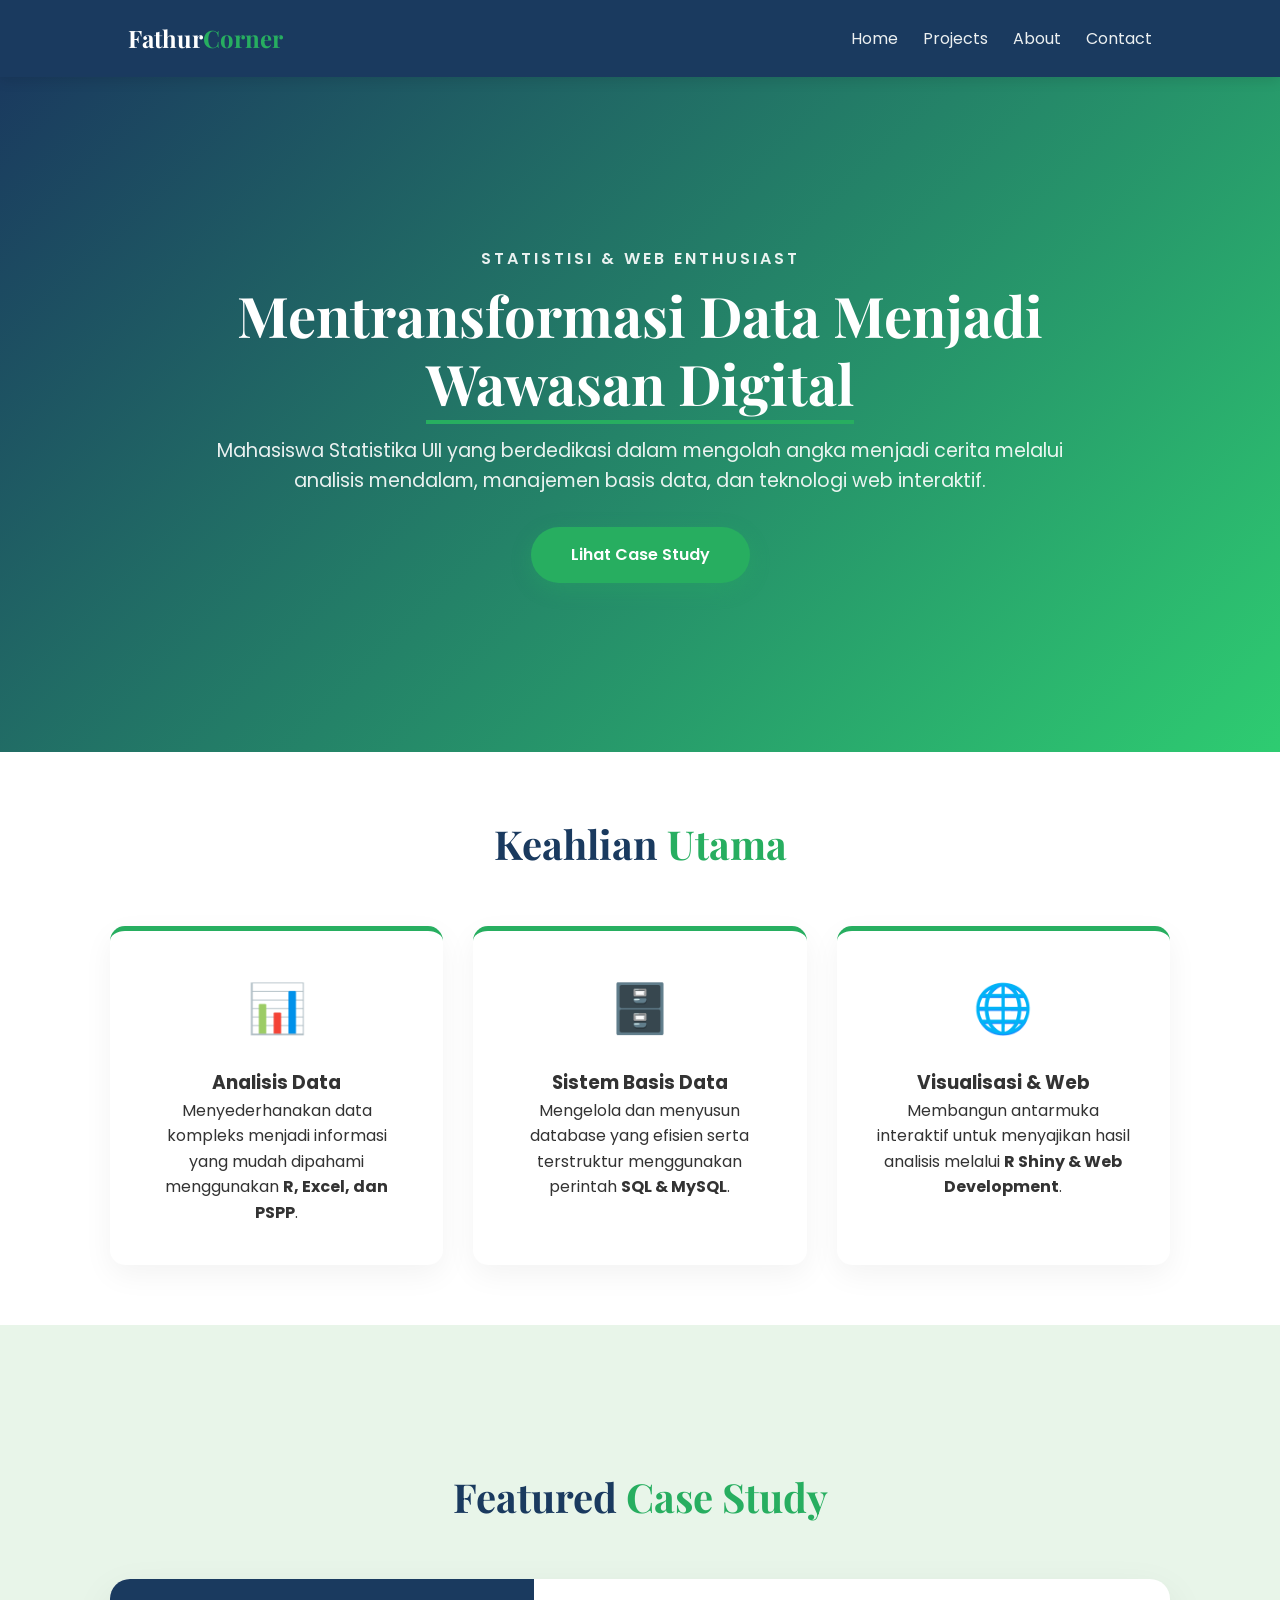
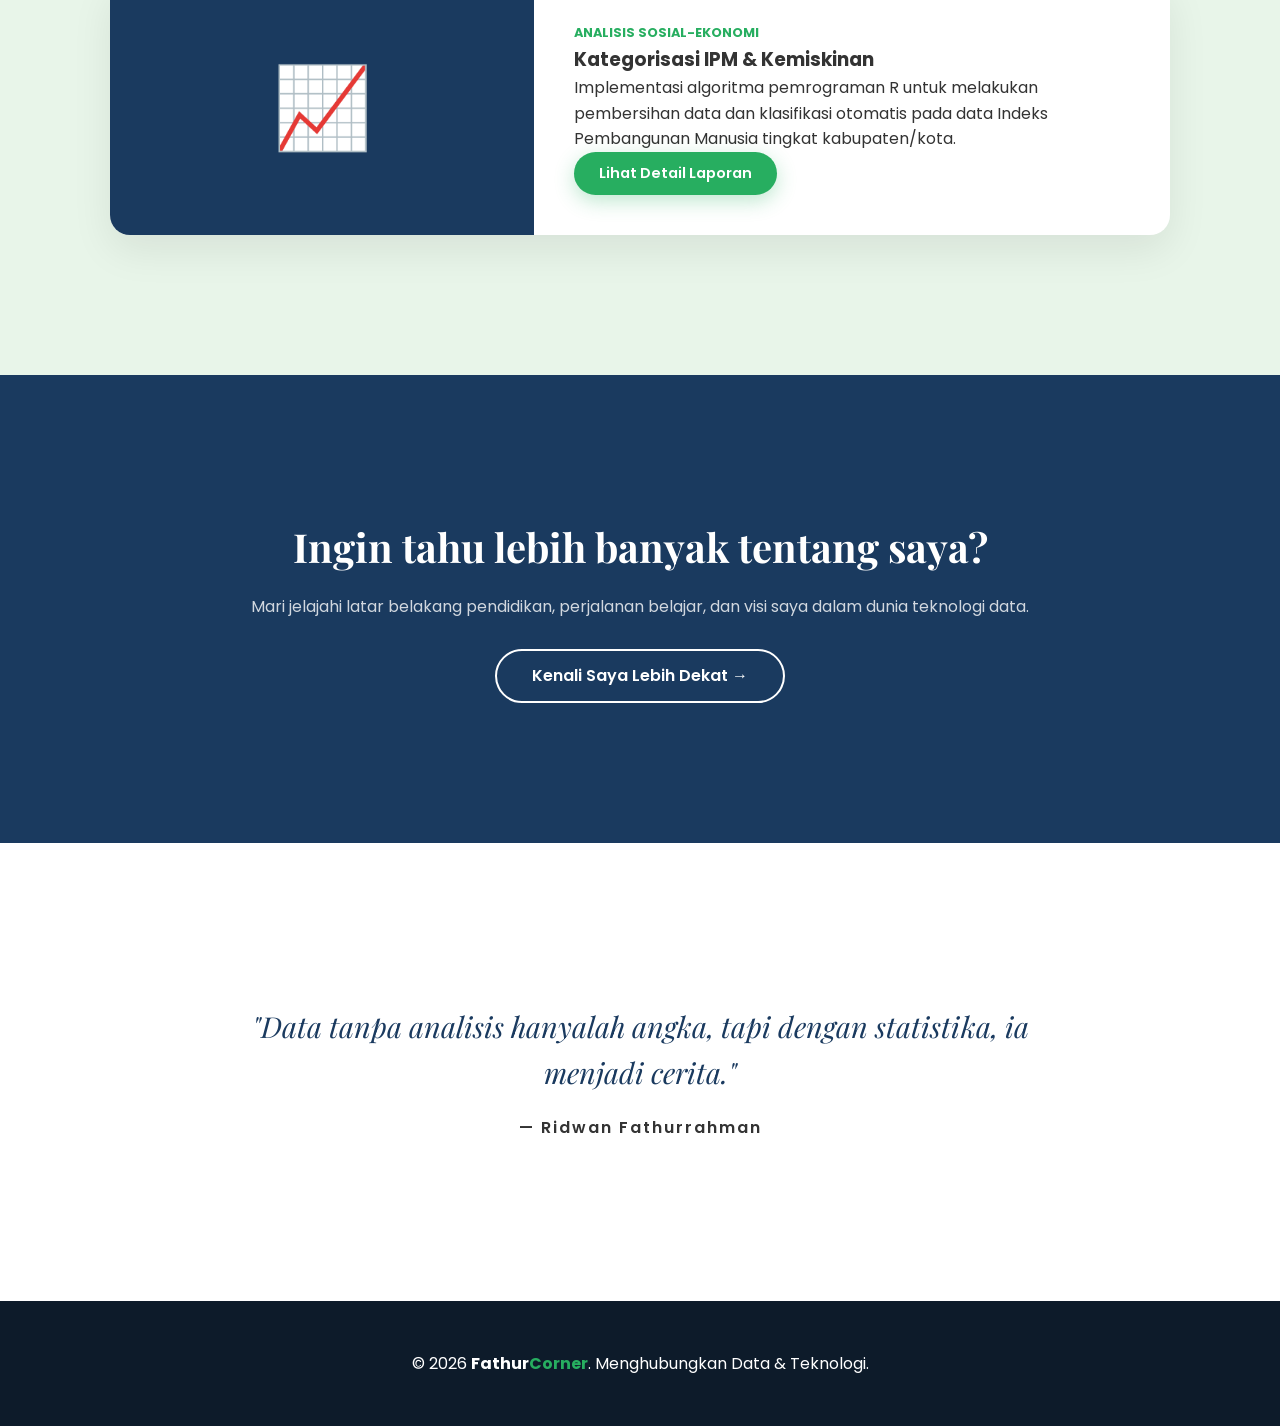
==== index.html @ 87f225a6 "Add files via upload" ====
<!DOCTYPE html>
<html lang="id">
<head>
    <meta charset="UTF-8">
    <meta name="viewport" content="width=device-width, initial-scale=1.0">
    <title>Fathur Corner</title>
    <link rel="stylesheet" href="style_coba.css">
    <link href="https://fonts.googleapis.com/css2?family=Poppins:wght@300;400;600&family=Playfair+Display:wght@700&display=swap" rel="stylesheet">
</head>
<body>
    <nav class="navbar">
        <div class="logo">Fathur<span>Corner</span></div>
        <ul class="nav-links">
            <li><a href="index.html">Home</a></li>
            <li><a href="project.html">Projects</a></li>
            <li><a href="about.html">About</a></li>
            <li><a href="contact.html">Contact</a></li>
        </ul>
    </nav>

    <header class="hero">
        <div class="hero-content">
            <p class="hero-subtitle">Statistisi & Web Enthusiast</p>
            <h1>Mentransformasi Data Menjadi <span>Wawasan Digital</span></h1>
            <p class="hero-description">
                Mahasiswa Statistika UII yang berdedikasi dalam mengolah angka menjadi cerita melalui analisis mendalam, manajemen basis data, dan teknologi web interaktif.
            </p>
            <div class="cta-buttons">
                <a href="project.html" class="btn-primary">Lihat Case Study</a>
            </div>
        </div>
    </header>

    <main class="container" id="keahlian">
        <h2 class="section-title">Keahlian <span>Utama</span></h2>
        <div class="grid">
            <div class="card">
                <div class="card-icon">📊</div>
                <h3>Analisis Data</h3>
                <p>Menyederhanakan data kompleks menjadi informasi yang mudah dipahami menggunakan <strong>R, Excel, dan PSPP</strong>.</p>
            </div>
            <div class="card">
                <div class="card-icon">🗄️</div>
                <h3>Sistem Basis Data</h3>
                <p>Mengelola dan menyusun database yang efisien serta terstruktur menggunakan perintah <strong>SQL & MySQL</strong>.</p>
            </div>
            <div class="card">
                <div class="card-icon">🌐</div>
                <h3>Visualisasi & Web</h3>
                <p>Membangun antarmuka interaktif untuk menyajikan hasil analisis melalui <strong>R Shiny & Web Development</strong>.</p>
            </div>
        </div>
    </main>

    <section class="featured-section">
        <div class="container">
            <h2 class="section-title">Featured <span>Case Study</span></h2>
            <div class="featured-card">
                <div class="featured-image">
                    <div class="icon-large">📈</div>
                </div>
                <div class="featured-content">
                    <span class="tag">Analisis Sosial-Ekonomi</span>
                    <h3>Kategorisasi IPM & Kemiskinan</h3>
                    <p>
                        Implementasi algoritma pemrograman R untuk melakukan pembersihan data dan klasifikasi otomatis pada data Indeks Pembangunan Manusia tingkat kabupaten/kota.
                    </p>
                    <a href="project.html" class="btn-primary small">Lihat Detail Laporan</a>
                </div>
            </div>
        </div>
    </section>

    <section class="about-teaser">
        <div class="container">
            <h2>Ingin tahu lebih banyak tentang saya?</h2>
            <p>Mari jelajahi latar belakang pendidikan, perjalanan belajar, dan visi saya dalam dunia teknologi data.</p>
            <a href="about.html" class="btn-outline">Kenali Saya Lebih Dekat &rarr;</a>
        </div>
    </section>

    <section class="quote-section">
        <div class="container">
            <i class="quote-text">
                "Data tanpa analisis hanyalah angka, tapi dengan statistika, ia menjadi cerita."
            </i>
            <p class="quote-author">— Ridwan Fathurrahman</p>
        </div>
    </section>

    <footer>
        <p>&copy; 2026 <strong>Fathur<span>Corner</span></strong>. Menghubungkan Data & Teknologi.</p>
    </footer>
</body>
</html>
---- style_coba.css ----
/* Pengaturan Umum */
:root {
    --primary-blue: #1a3a5f;
    --emerald-green: #27ae60;
    --dark-navy: #0d1b2a;
    --light-gray: #f8f9fa;
    --white: #ffffff;
}

* {
    margin: 0;
    padding: 0;
    box-sizing: border-box;
}

body {
    font-family: 'Poppins', sans-serif;
    background-color: var(--white);
    color: #333;
    line-height: 1.6;
    scroll-behavior: smooth;
}

span {
    color: var(--emerald-green);
}

/* Navigasi */
.navbar {
    display: flex;
    justify-content: space-between;
    align-items: center;
    padding: 1.2rem 10%;
    background: var(--primary-blue); 
    box-shadow: 0 4px 12px rgba(0,0,0,0.1);
    position: sticky;
    top: 0;
    z-index: 100;
}

.logo {
    font-size: 1.5rem;
    font-weight: 700;
    font-family: 'Playfair Display', serif;
    color: white;
}

.nav-links {
    display: flex;
    list-style: none;
}

.nav-links li {
    margin-left: 25px;
}

.nav-links a {
    text-decoration: none;
    color: #ecf0f1;
    transition: 0.3s;
}

.nav-links a:hover {
    color: var(--emerald-green);
}

/* Hero Section */
.hero {
    height: 75vh;
    background: linear-gradient(135deg, var(--primary-blue) 0%, #2ecc71 100%);
    display: flex;
    justify-content: center;
    align-items: center;
    text-align: center;
    color: white;
}

.hero-content {
    max-width: 900px;
    padding: 0 20px;
}

.hero-subtitle {
    text-transform: uppercase;
    letter-spacing: 3px;
    font-weight: 600;
    margin-bottom: 10px;
    color: rgba(255,255,255,0.9);
}

.hero h1 {
    font-family: 'Playfair Display', serif;
    font-size: 3.5rem;
    line-height: 1.2;
    margin-bottom: 20px;
}

.hero h1 span {
    color: var(--white);
    border-bottom: 4px solid var(--emerald-green);
}

.hero-description {
    font-size: 1.2rem;
    margin-bottom: 30px;
    opacity: 0.9;
}

/* Tombol */
.btn-primary {
    display: inline-block;
    padding: 15px 40px;
    background-color: var(--emerald-green);
    color: white;
    text-decoration: none;
    border-radius: 50px;
    transition: 0.3s;
    font-weight: 600;
    box-shadow: 0 6px 20px rgba(39, 174, 96, 0.3);
}

.btn-primary:hover {
    transform: translateY(-3px);
    background-color: #219150;
}

.btn-primary.small {
    padding: 10px 25px;
    font-size: 0.9rem;
}

.btn-outline {
    display: inline-block;
    padding: 12px 35px;
    border: 2px solid white;
    color: white;
    text-decoration: none;
    border-radius: 50px;
    font-weight: 600;
    transition: 0.3s;
}

.btn-outline:hover {
    background: white;
    color: var(--primary-blue);
}

/* Container & Grid */
.container {
    max-width: 1100px;
    margin: 60px auto;
    padding: 0 20px;
}

.section-title {
    text-align: center;
    font-family: 'Playfair Display', serif;
    font-size: 2.5rem;
    margin-bottom: 50px;
    color: var(--primary-blue);
}

.grid {
    display: grid;
    grid-template-columns: repeat(auto-fit, minmax(300px, 1fr));
    gap: 30px;
}

.card {
    background: white;
    padding: 40px;
    border-radius: 15px;
    box-shadow: 0 10px 30px rgba(0,0,0,0.05);
    text-align: center;
    border-top: 5px solid var(--emerald-green);
    transition: 0.3s;
}

.card:hover {
    transform: translateY(-10px);
}

.card-icon {
    font-size: 3rem;
    margin-bottom: 20px;
}

/* Featured Section */
.featured-section {
    background-color: #e8f5e9;
    padding: 80px 0;
}

.featured-card {
    background: white;
    border-radius: 20px;
    overflow: hidden;
    display: grid;
    grid-template-columns: 1fr 1.5fr;
    box-shadow: 0 15px 40px rgba(0,0,0,0.08);
}

.featured-image {
    background: var(--primary-blue);
    display: flex;
    justify-content: center;
    align-items: center;
    color: white;
}

.icon-large {
    font-size: 5rem;
}

.featured-content {
    padding: 40px;
}

.tag {
    color: var(--emerald-green);
    font-weight: 700;
    font-size: 0.8rem;
    text-transform: uppercase;
}

/* About Teaser */
.about-teaser {
    background: var(--primary-blue);
    color: white;
    padding: 80px 0;
    text-align: center;
}

.about-teaser h2 {
    font-family: 'Playfair Display', serif;
    font-size: 2.5rem;
    margin-bottom: 15px;
}

.about-teaser p {
    margin-bottom: 30px;
    opacity: 0.8;
}

/* Quote */
.quote-section {
    text-align: center;
    padding: 100px 20px;
}

.quote-text {
    font-family: 'Playfair Display', serif;
    font-size: 1.8rem;
    color: var(--primary-blue);
    max-width: 800px;
    margin: 0 auto;
    display: block;
}

.quote-author {
    margin-top: 20px;
    font-weight: 600;
    letter-spacing: 2px;
}

/* Footer */
footer {
    padding: 50px 0;
    background: var(--dark-navy);
    color: white;
    text-align: center;
}

/* Responsive */
@media (max-width: 768px) {
    .hero h1 { font-size: 2.5rem; }
    .featured-card { grid-template-columns: 1fr; }
}
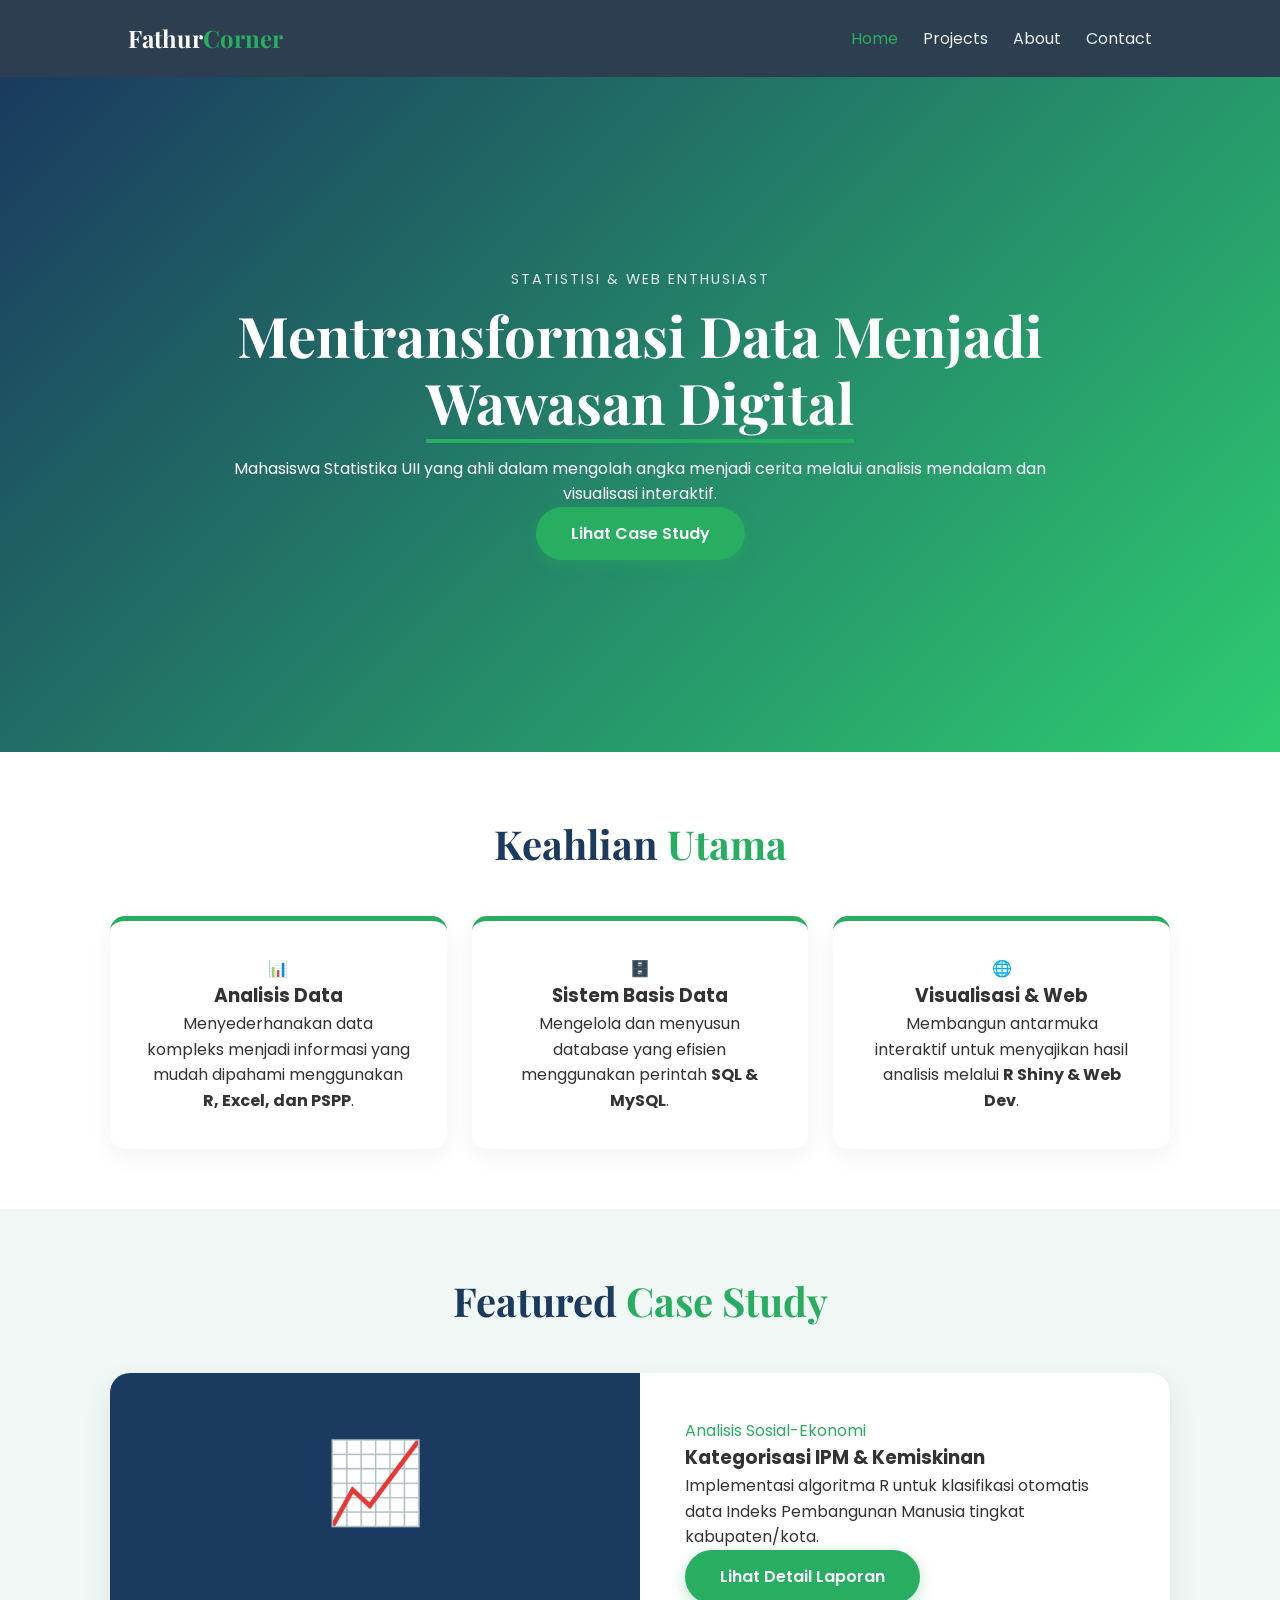
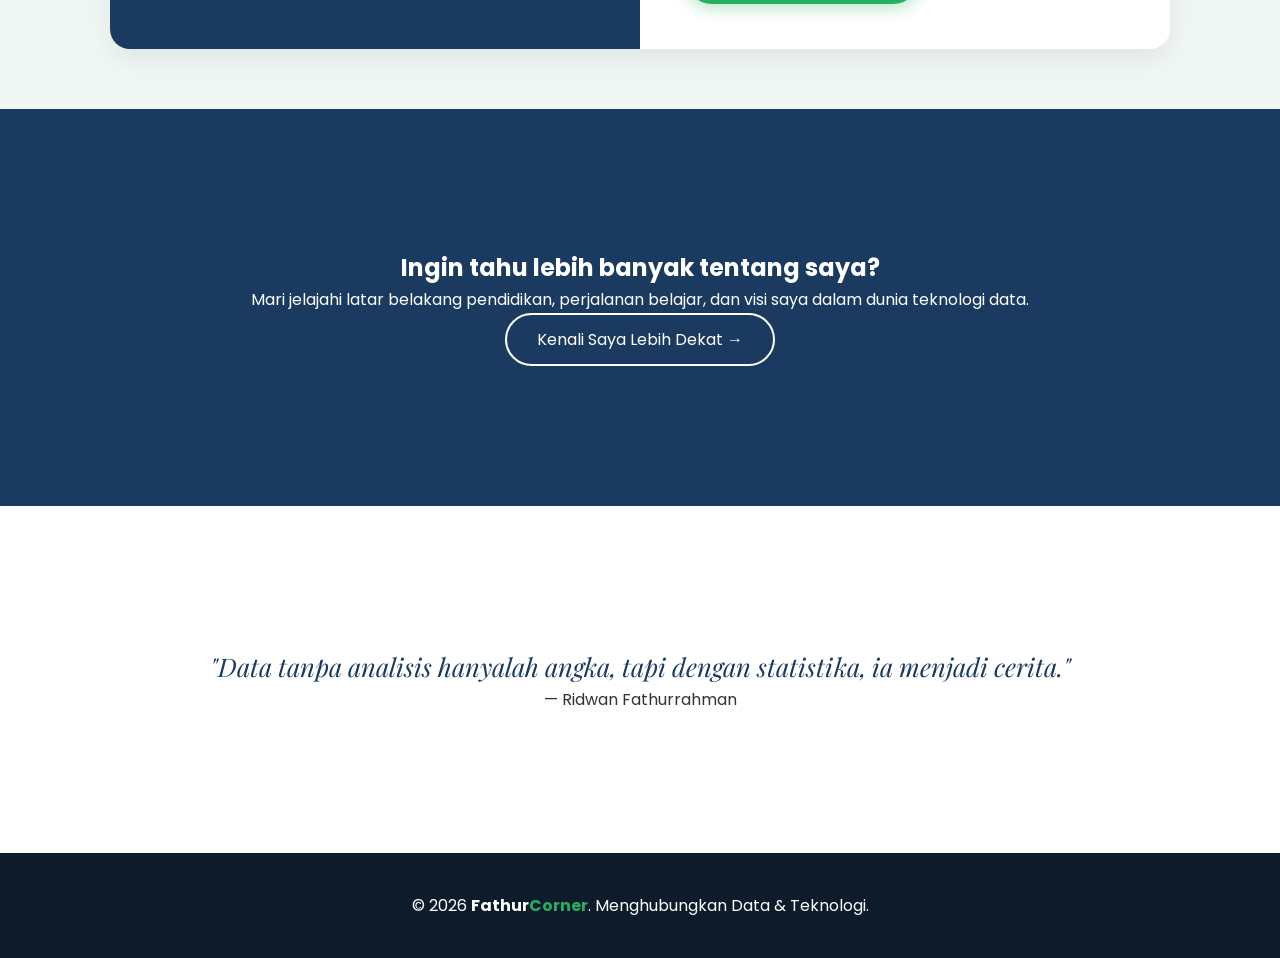
==== commit 6d4011bf: "index.html" ====
--- a/index.html
+++ b/index.html
@@ -11,7 +11,7 @@
     <nav class="navbar">
         <div class="logo">Fathur<span>Corner</span></div>
         <ul class="nav-links">
-            <li><a href="index.html">Home</a></li>
+            <li><a href="index.html" class="active">Home</a></li>
             <li><a href="project.html">Projects</a></li>
             <li><a href="about.html">About</a></li>
             <li><a href="contact.html">Contact</a></li>
@@ -23,7 +23,7 @@
             <p class="hero-subtitle">Statistisi & Web Enthusiast</p>
             <h1>Mentransformasi Data Menjadi <span>Wawasan Digital</span></h1>
             <p class="hero-description">
-                Mahasiswa Statistika UII yang berdedikasi dalam mengolah angka menjadi cerita melalui analisis mendalam, manajemen basis data, dan teknologi web interaktif.
+                Mahasiswa Statistika UII yang ahli dalam mengolah angka menjadi cerita melalui analisis mendalam dan visualisasi interaktif.
             </p>
             <div class="cta-buttons">
                 <a href="project.html" class="btn-primary">Lihat Case Study</a>
@@ -31,7 +31,7 @@
         </div>
     </header>
 
-    <main class="container" id="keahlian">
+    <main class="container">
         <h2 class="section-title">Keahlian <span>Utama</span></h2>
         <div class="grid">
             <div class="card">
@@ -42,12 +42,12 @@
             <div class="card">
                 <div class="card-icon">🗄️</div>
                 <h3>Sistem Basis Data</h3>
-                <p>Mengelola dan menyusun database yang efisien serta terstruktur menggunakan perintah <strong>SQL & MySQL</strong>.</p>
+                <p>Mengelola dan menyusun database yang efisien menggunakan perintah <strong>SQL & MySQL</strong>.</p>
             </div>
             <div class="card">
                 <div class="card-icon">🌐</div>
                 <h3>Visualisasi & Web</h3>
-                <p>Membangun antarmuka interaktif untuk menyajikan hasil analisis melalui <strong>R Shiny & Web Development</strong>.</p>
+                <p>Membangun antarmuka interaktif untuk menyajikan hasil analisis melalui <strong>R Shiny & Web Dev</strong>.</p>
             </div>
         </div>
     </main>
@@ -62,9 +62,7 @@
                 <div class="featured-content">
                     <span class="tag">Analisis Sosial-Ekonomi</span>
                     <h3>Kategorisasi IPM & Kemiskinan</h3>
-                    <p>
-                        Implementasi algoritma pemrograman R untuk melakukan pembersihan data dan klasifikasi otomatis pada data Indeks Pembangunan Manusia tingkat kabupaten/kota.
-                    </p>
+                    <p>Implementasi algoritma R untuk klasifikasi otomatis data Indeks Pembangunan Manusia tingkat kabupaten/kota.</p>
                     <a href="project.html" class="btn-primary small">Lihat Detail Laporan</a>
                 </div>
             </div>
@@ -81,9 +79,7 @@
 
     <section class="quote-section">
         <div class="container">
-            <i class="quote-text">
-                "Data tanpa analisis hanyalah angka, tapi dengan statistika, ia menjadi cerita."
-            </i>
+            <i class="quote-text">"Data tanpa analisis hanyalah angka, tapi dengan statistika, ia menjadi cerita."</i>
             <p class="quote-author">— Ridwan Fathurrahman</p>
         </div>
     </section>
@@ -92,4 +88,4 @@
         <p>&copy; 2026 <strong>Fathur<span>Corner</span></strong>. Menghubungkan Data & Teknologi.</p>
     </footer>
 </body>
-</html>+</html>
--- a/style_coba.css
+++ b/style_coba.css
@@ -1,12 +1,13 @@
-/* Pengaturan Umum */
+/* Pengaturan Variabel */
 :root {
     --primary-blue: #1a3a5f;
     --emerald-green: #27ae60;
     --dark-navy: #0d1b2a;
-    --light-gray: #f8f9fa;
     --white: #ffffff;
-}
-
+    --text-muted: rgba(255, 255, 255, 0.85);
+}
+
+/* Reset Standar */
 * {
     margin: 0;
     padding: 0;
@@ -18,261 +19,190 @@
     background-color: var(--white);
     color: #333;
     line-height: 1.6;
-    scroll-behavior: smooth;
-}
-
-span {
-    color: var(--emerald-green);
-}
-
-/* Navigasi */
+    overflow-x: hidden; /* Mencegah scroll samping di HP */
+}
+
+span { color: var(--emerald-green); }
+
+/* Navigasi Utama */
 .navbar {
     display: flex;
     justify-content: space-between;
-    align-items: center;
+    align-items: center; /* Menjaga logo dan menu tetap satu garis lurus secara vertikal */
     padding: 1.2rem 10%;
-    background: var(--primary-blue); 
-    box-shadow: 0 4px 12px rgba(0,0,0,0.1);
+    background: #2c3e50; 
     position: sticky;
     top: 0;
     z-index: 100;
 }
 
-.logo {
-    font-size: 1.5rem;
-    font-weight: 700;
-    font-family: 'Playfair Display', serif;
-    color: white;
-}
-
+/* Kunci utama agar tidak seperti tangga */
 .nav-links {
-    display: flex;
-    list-style: none;
+    display: flex;         /* Mengubah list menjadi baris */
+    list-style: none;      /* Menghilangkan titik bullet */
+    margin: 0;
+    padding: 0;
+    align-items: center;   /* Menjajar teks di tengah */
 }
 
 .nav-links li {
-    margin-left: 25px;
+    margin-left: 25px;     /* Memberi jarak antar menu */
+    display: inline-block; /* Memastikan elemen tetap dalam satu baris */
 }
 
 .nav-links a {
     text-decoration: none;
     color: #ecf0f1;
-    transition: 0.3s;
-}
-
-.nav-links a:hover {
+    font-weight: 400;
+    transition: 0.3s;
+}
+
+.logo {
+    font-family: 'Playfair Display', serif;
+    font-size: 1.5rem;
+    color: white;
+    font-weight: 700;
+    white-space: nowrap; /* Mencegah logo terlipat */
+}
+
+.nav-links a:hover, .nav-links a.active {
     color: var(--emerald-green);
 }
 
-/* Hero Section */
+/* --- HERO SECTION RESPONSIVE --- */
 .hero {
-    height: 75vh;
+    min-height: 75vh;
     background: linear-gradient(135deg, var(--primary-blue) 0%, #2ecc71 100%);
     display: flex;
     justify-content: center;
     align-items: center;
     text-align: center;
     color: white;
-}
-
-.hero-content {
-    max-width: 900px;
-    padding: 0 20px;
-}
+    padding: 40px 20px;
+}
+
+.hero-content { max-width: 850px; }
 
 .hero-subtitle {
     text-transform: uppercase;
-    letter-spacing: 3px;
-    font-weight: 600;
+    letter-spacing: 2px;
+    font-size: 0.9rem;
     margin-bottom: 10px;
-    color: rgba(255,255,255,0.9);
+    color: var(--text-muted);
 }
 
 .hero h1 {
     font-family: 'Playfair Display', serif;
-    font-size: 3.5rem;
+    font-size: clamp(2rem, 5vw, 3.5rem); /* Font adaptif otomatis */
     line-height: 1.2;
     margin-bottom: 20px;
 }
 
 .hero h1 span {
-    color: var(--white);
+    color: white;
     border-bottom: 4px solid var(--emerald-green);
 }
 
-.hero-description {
-    font-size: 1.2rem;
-    margin-bottom: 30px;
-    opacity: 0.9;
-}
-
-/* Tombol */
+/* --- TOMBOL --- */
 .btn-primary {
     display: inline-block;
-    padding: 15px 40px;
+    padding: 14px 35px;
     background-color: var(--emerald-green);
-    color: white;
-    text-decoration: none;
-    border-radius: 50px;
-    transition: 0.3s;
-    font-weight: 600;
-    box-shadow: 0 6px 20px rgba(39, 174, 96, 0.3);
-}
-
-.btn-primary:hover {
-    transform: translateY(-3px);
-    background-color: #219150;
-}
-
-.btn-primary.small {
-    padding: 10px 25px;
-    font-size: 0.9rem;
-}
-
-.btn-outline {
-    display: inline-block;
-    padding: 12px 35px;
-    border: 2px solid white;
     color: white;
     text-decoration: none;
     border-radius: 50px;
     font-weight: 600;
     transition: 0.3s;
-}
-
-.btn-outline:hover {
-    background: white;
-    color: var(--primary-blue);
-}
-
-/* Container & Grid */
+    box-shadow: 0 5px 15px rgba(39, 174, 96, 0.3);
+}
+
+.btn-primary:hover { transform: translateY(-3px); background: #219150; }
+
+.btn-outline {
+    display: inline-block;
+    padding: 12px 30px;
+    border: 2px solid white;
+    color: white;
+    text-decoration: none;
+    border-radius: 50px;
+    transition: 0.3s;
+}
+
+.btn-outline:hover { background: white; color: var(--primary-blue); }
+
+/* --- KONTEN & GRID --- */
 .container {
     max-width: 1100px;
-    margin: 60px auto;
-    padding: 0 20px;
+    margin: 0 auto;
+    padding: 60px 20px;
 }
 
 .section-title {
     text-align: center;
     font-family: 'Playfair Display', serif;
-    font-size: 2.5rem;
-    margin-bottom: 50px;
+    font-size: clamp(1.8rem, 4vw, 2.5rem);
+    margin-bottom: 40px;
     color: var(--primary-blue);
 }
 
 .grid {
     display: grid;
-    grid-template-columns: repeat(auto-fit, minmax(300px, 1fr));
-    gap: 30px;
+    grid-template-columns: repeat(auto-fit, minmax(280px, 1fr));
+    gap: 25px;
 }
 
 .card {
     background: white;
-    padding: 40px;
+    padding: 35px;
     border-radius: 15px;
-    box-shadow: 0 10px 30px rgba(0,0,0,0.05);
+    box-shadow: 0 8px 25px rgba(0,0,0,0.05);
     text-align: center;
     border-top: 5px solid var(--emerald-green);
     transition: 0.3s;
 }
 
-.card:hover {
-    transform: translateY(-10px);
-}
-
-.card-icon {
-    font-size: 3rem;
-    margin-bottom: 20px;
-}
-
-/* Featured Section */
-.featured-section {
-    background-color: #e8f5e9;
-    padding: 80px 0;
-}
+.card:hover { transform: translateY(-8px); }
+
+/* --- FEATURED SECTION --- */
+.featured-section { background: #f0f7f4; }
 
 .featured-card {
+    display: flex;
+    flex-wrap: wrap; /* Agar elemen turun di HP */
     background: white;
     border-radius: 20px;
     overflow: hidden;
-    display: grid;
-    grid-template-columns: 1fr 1.5fr;
-    box-shadow: 0 15px 40px rgba(0,0,0,0.08);
-}
-
-.featured-image {
-    background: var(--primary-blue);
-    display: flex;
-    justify-content: center;
-    align-items: center;
-    color: white;
-}
-
-.icon-large {
-    font-size: 5rem;
-}
-
-.featured-content {
-    padding: 40px;
-}
-
-.tag {
-    color: var(--emerald-green);
-    font-weight: 700;
-    font-size: 0.8rem;
-    text-transform: uppercase;
-}
-
-/* About Teaser */
-.about-teaser {
-    background: var(--primary-blue);
-    color: white;
-    padding: 80px 0;
-    text-align: center;
-}
-
-.about-teaser h2 {
-    font-family: 'Playfair Display', serif;
-    font-size: 2.5rem;
-    margin-bottom: 15px;
-}
-
-.about-teaser p {
-    margin-bottom: 30px;
-    opacity: 0.8;
-}
-
-/* Quote */
-.quote-section {
-    text-align: center;
-    padding: 100px 20px;
-}
-
-.quote-text {
-    font-family: 'Playfair Display', serif;
-    font-size: 1.8rem;
-    color: var(--primary-blue);
-    max-width: 800px;
-    margin: 0 auto;
-    display: block;
-}
-
-.quote-author {
-    margin-top: 20px;
-    font-weight: 600;
-    letter-spacing: 2px;
-}
-
-/* Footer */
-footer {
-    padding: 50px 0;
-    background: var(--dark-navy);
-    color: white;
-    text-align: center;
-}
-
-/* Responsive */
+    box-shadow: 0 10px 30px rgba(0,0,0,0.08);
+}
+
+.featured-image, .featured-content {
+    flex: 1 1 350px;
+    padding: 45px;
+}
+
+.featured-image { background: var(--primary-blue); color: white; text-align: center; font-size: 5rem; }
+
+/* --- ABOUT TEASER & QUOTE --- */
+.about-teaser { background: var(--primary-blue); color: white; text-align: center; padding: 80px 20px; }
+.quote-section { text-align: center; padding: 80px 20px; }
+.quote-text { font-family: 'Playfair Display', serif; font-size: 1.6rem; color: var(--primary-blue); }
+
+/* --- FOOTER --- */
+footer { background: var(--dark-navy); color: white; text-align: center; padding: 40px 0; }
+
 @media (max-width: 768px) {
-    .hero h1 { font-size: 2.5rem; }
-    .featured-card { grid-template-columns: 1fr; }
-}+    .navbar {
+        flex-direction: column; /* Logo di atas, menu di bawah */
+        padding: 1rem;
+    }
+
+    .nav-links {
+        margin-top: 15px;      /* Jarak antara logo dan menu di HP */
+        flex-wrap: wrap;       /* Agar menu tidak keluar layar jika terlalu panjang */
+        justify-content: center;
+    }
+
+    .nav-links li {
+        margin: 5px 10px;      /* Jarak menu yang lebih rapat untuk layar kecil */
+    }
+}
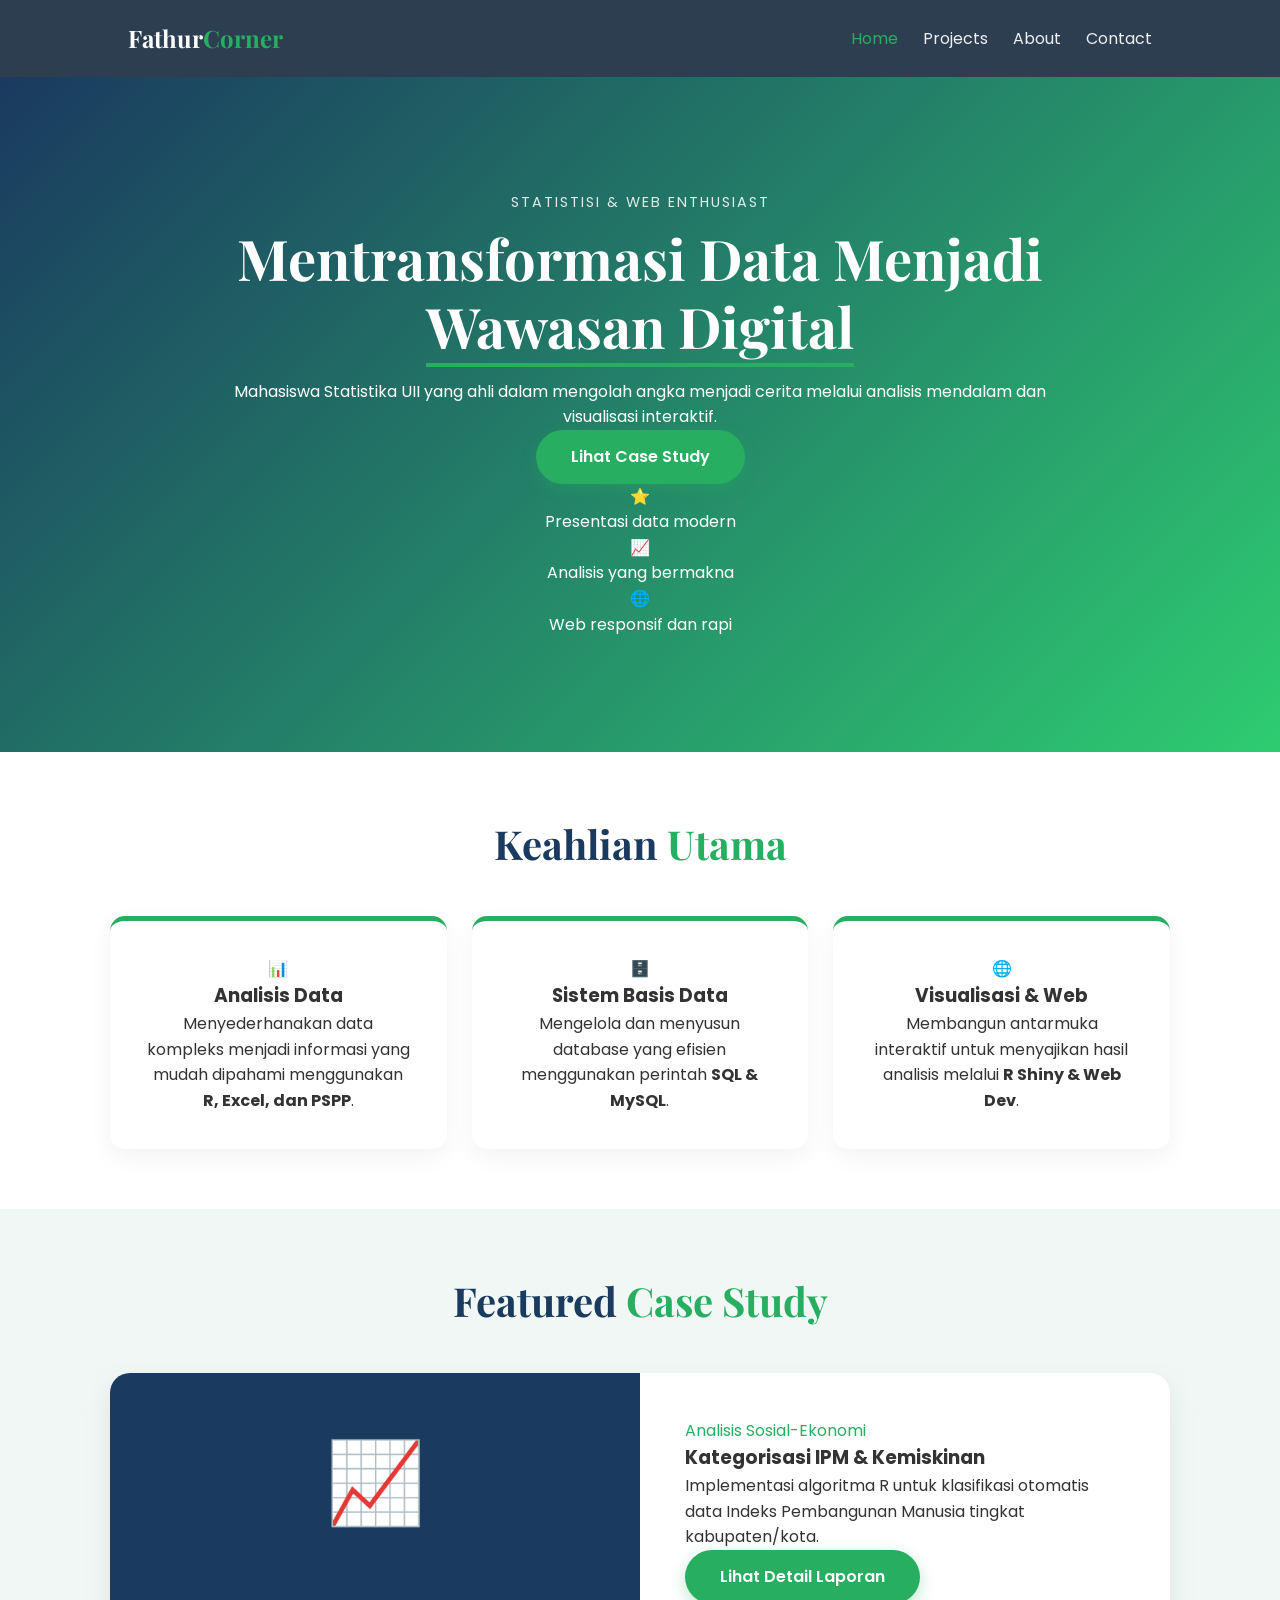
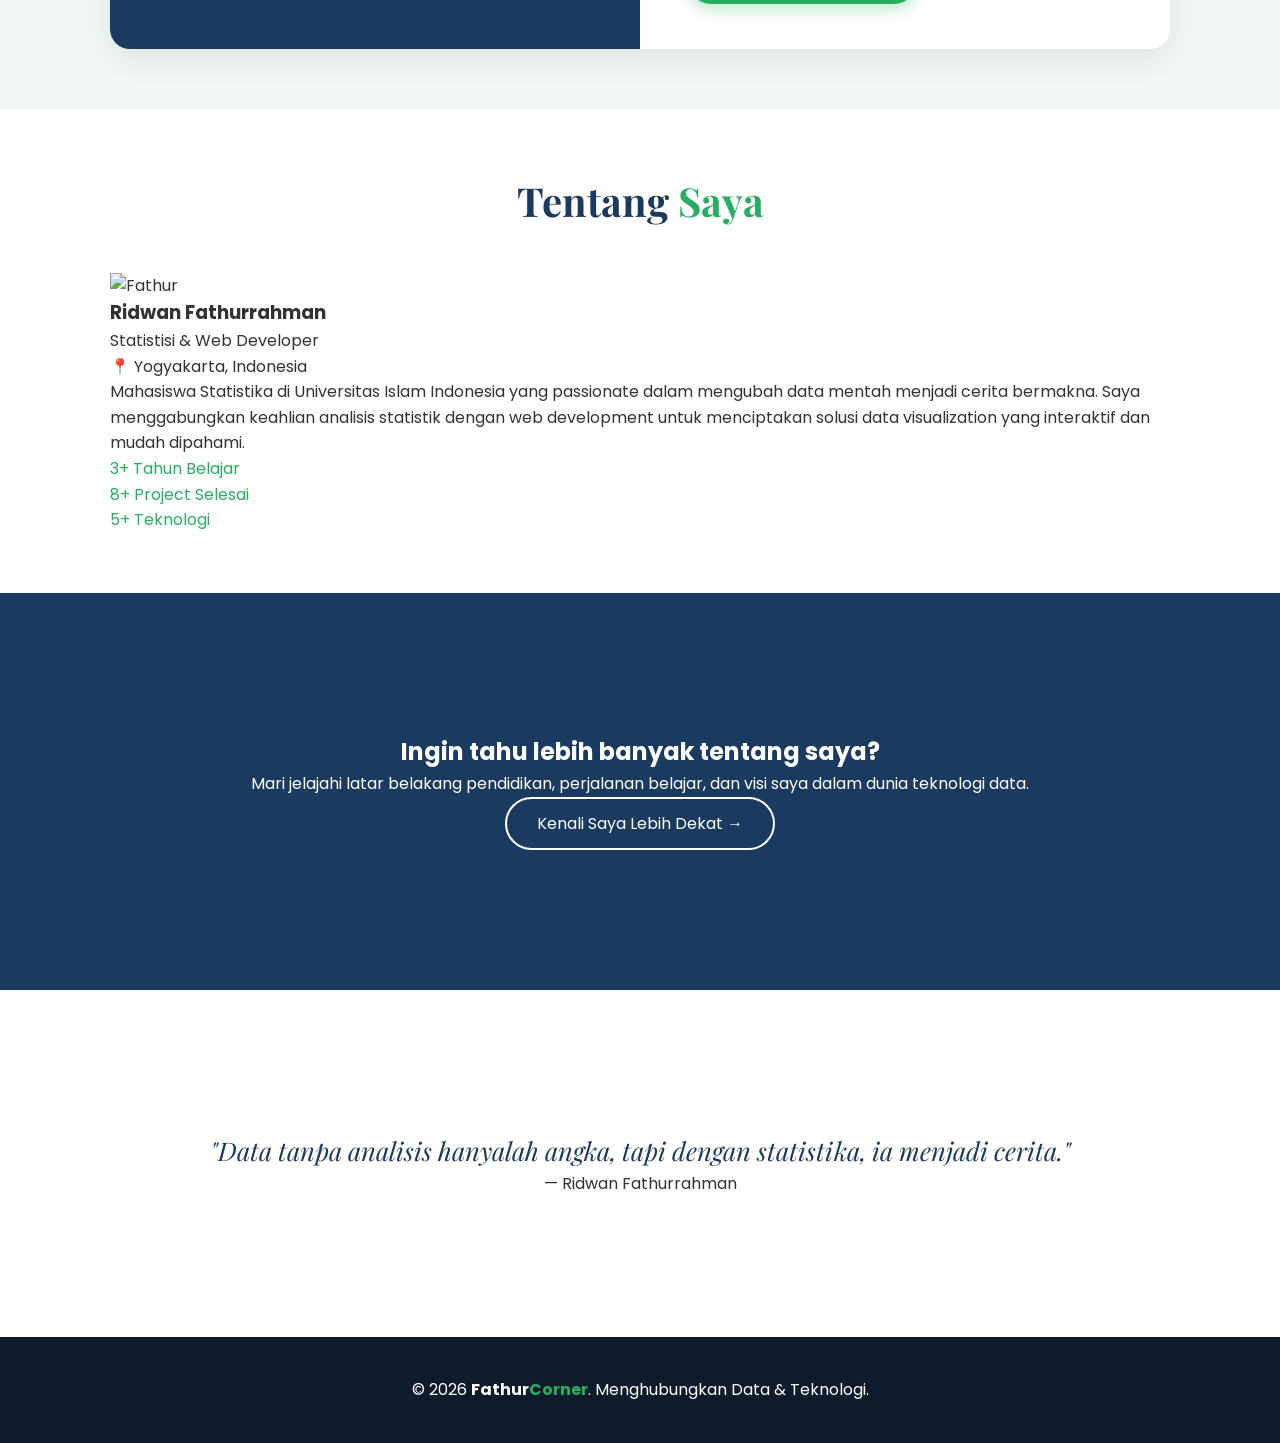
==== commit 79c8d337: "Enhance homepage with highlights and bio sections Added hero highlights section and bio section with" ====
--- a/index.html
+++ b/index.html
@@ -27,6 +27,11 @@
             </p>
             <div class="cta-buttons">
                 <a href="project.html" class="btn-primary">Lihat Case Study</a>
+            </div>
+            <div class="hero-highlights">
+                <div class="highlight-item"><span>⭐</span><p>Presentasi data modern</p></div>
+                <div class="highlight-item"><span>📈</span><p>Analisis yang bermakna</p></div>
+                <div class="highlight-item"><span>🌐</span><p>Web responsif dan rapi</p></div>
             </div>
         </div>
     </header>
@@ -69,6 +74,37 @@
         </div>
     </section>
 
+    <section class="bio-section">
+        <div class="container">
+            <h2 class="section-title">Tentang <span>Saya</span></h2>
+            <div class="bio-grid">
+                <div class="bio-card">
+                    <img src="https://via.placeholder.com/180" alt="Fathur" class="bio-img">
+                    <h3>Ridwan Fathurrahman</h3>
+                    <p class="bio-title">Statistisi & Web Developer</p>
+                    <p class="bio-location">📍 Yogyakarta, Indonesia</p>
+                </div>
+                <div class="bio-info">
+                    <p class="bio-intro">Mahasiswa Statistika di Universitas Islam Indonesia yang passionate dalam mengubah data mentah menjadi cerita bermakna. Saya menggabungkan keahlian analisis statistik dengan web development untuk menciptakan solusi data visualization yang interaktif dan mudah dipahami.</p>
+                    <div class="bio-stats">
+                        <div class="stat-item">
+                            <span class="stat-number">3+</span>
+                            <span class="stat-label">Tahun Belajar</span>
+                        </div>
+                        <div class="stat-item">
+                            <span class="stat-number">8+</span>
+                            <span class="stat-label">Project Selesai</span>
+                        </div>
+                        <div class="stat-item">
+                            <span class="stat-number">5+</span>
+                            <span class="stat-label">Teknologi</span>
+                        </div>
+                    </div>
+                </div>
+            </div>
+        </div>
+    </section>
+
     <section class="about-teaser">
         <div class="container">
             <h2>Ingin tahu lebih banyak tentang saya?</h2>
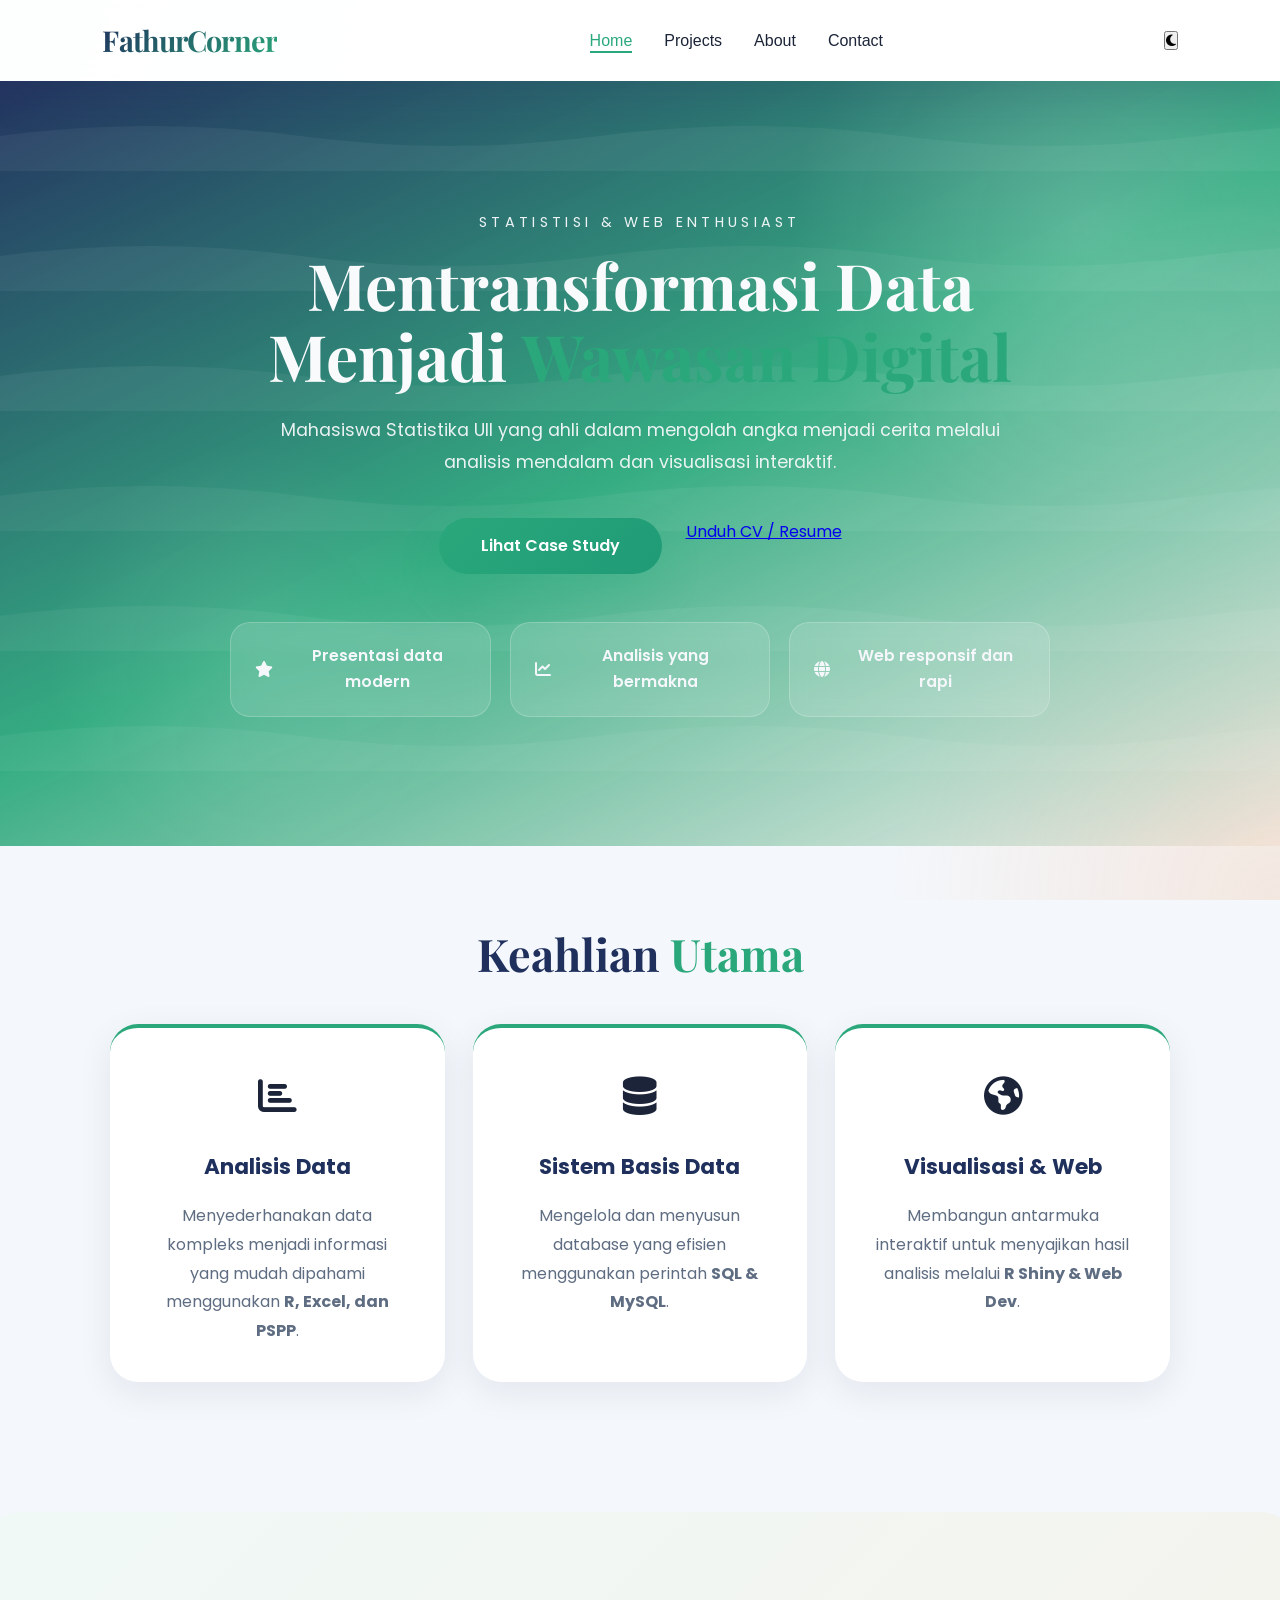
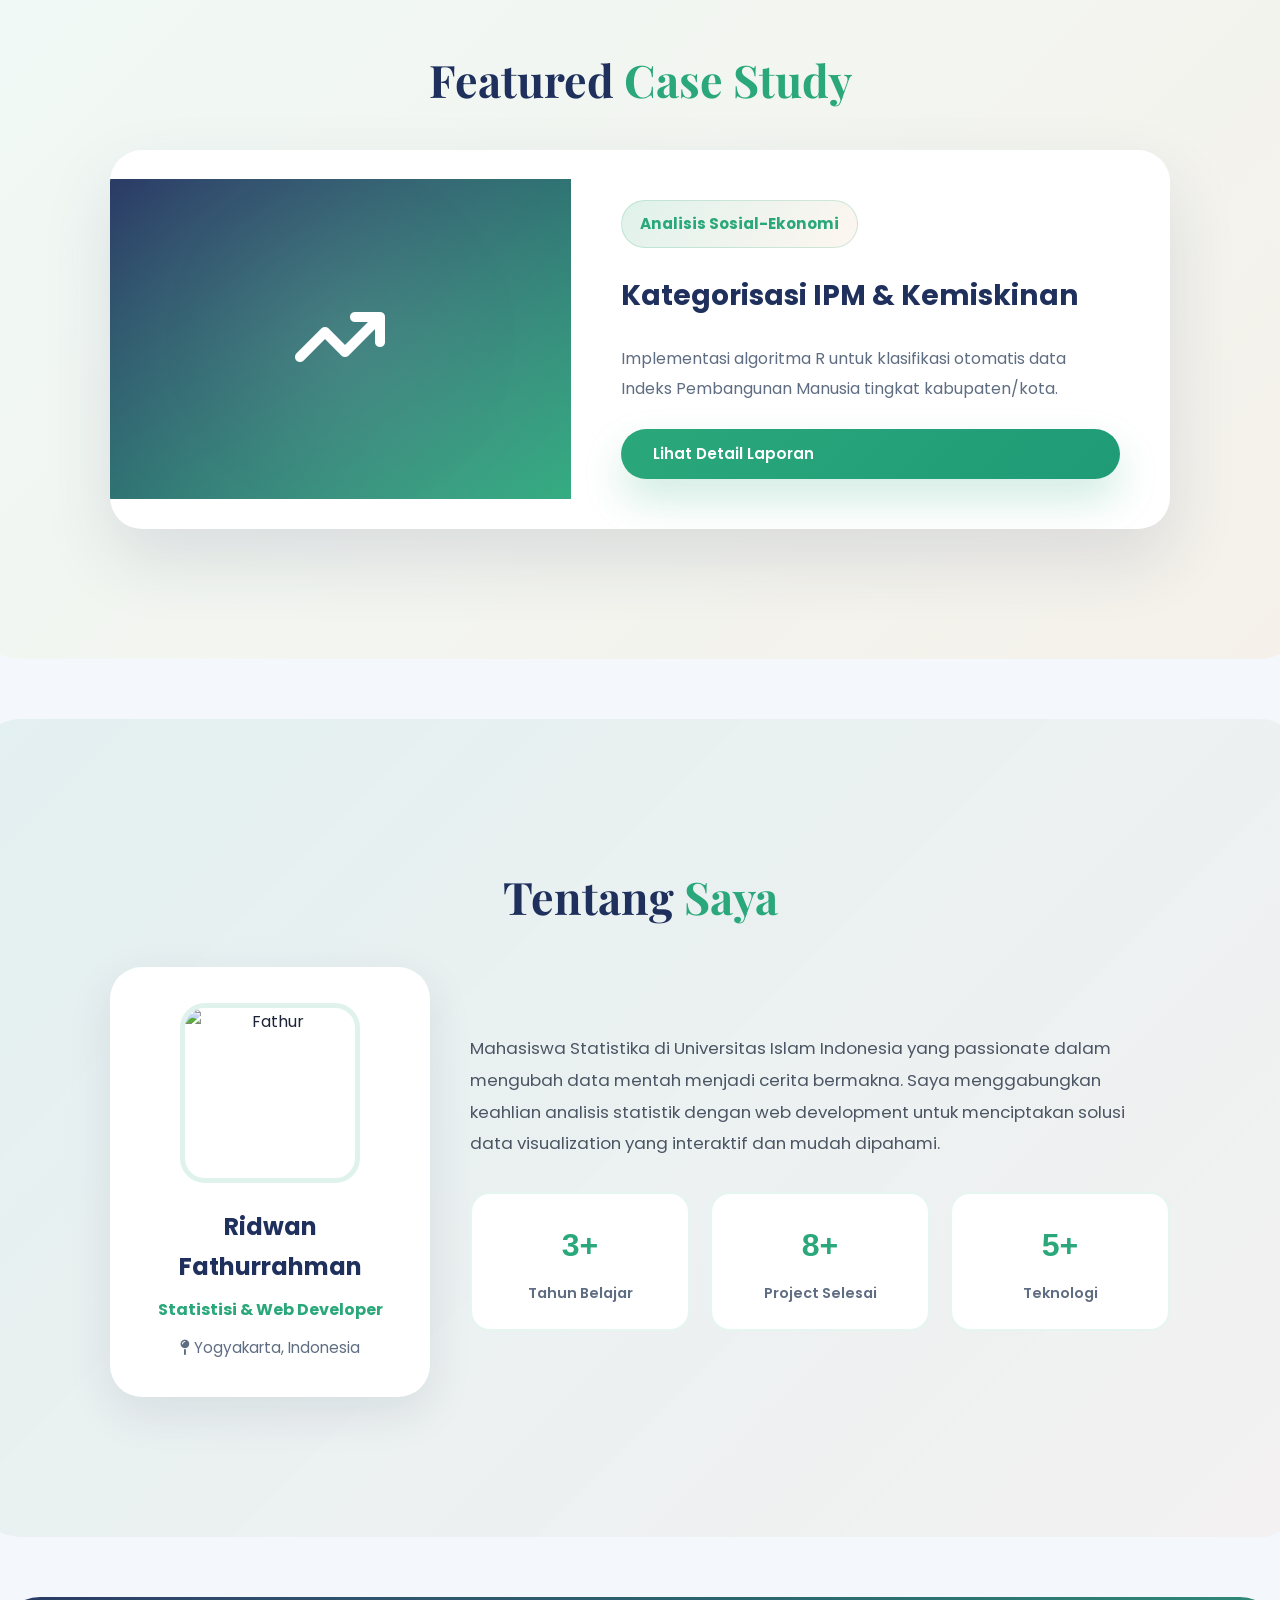
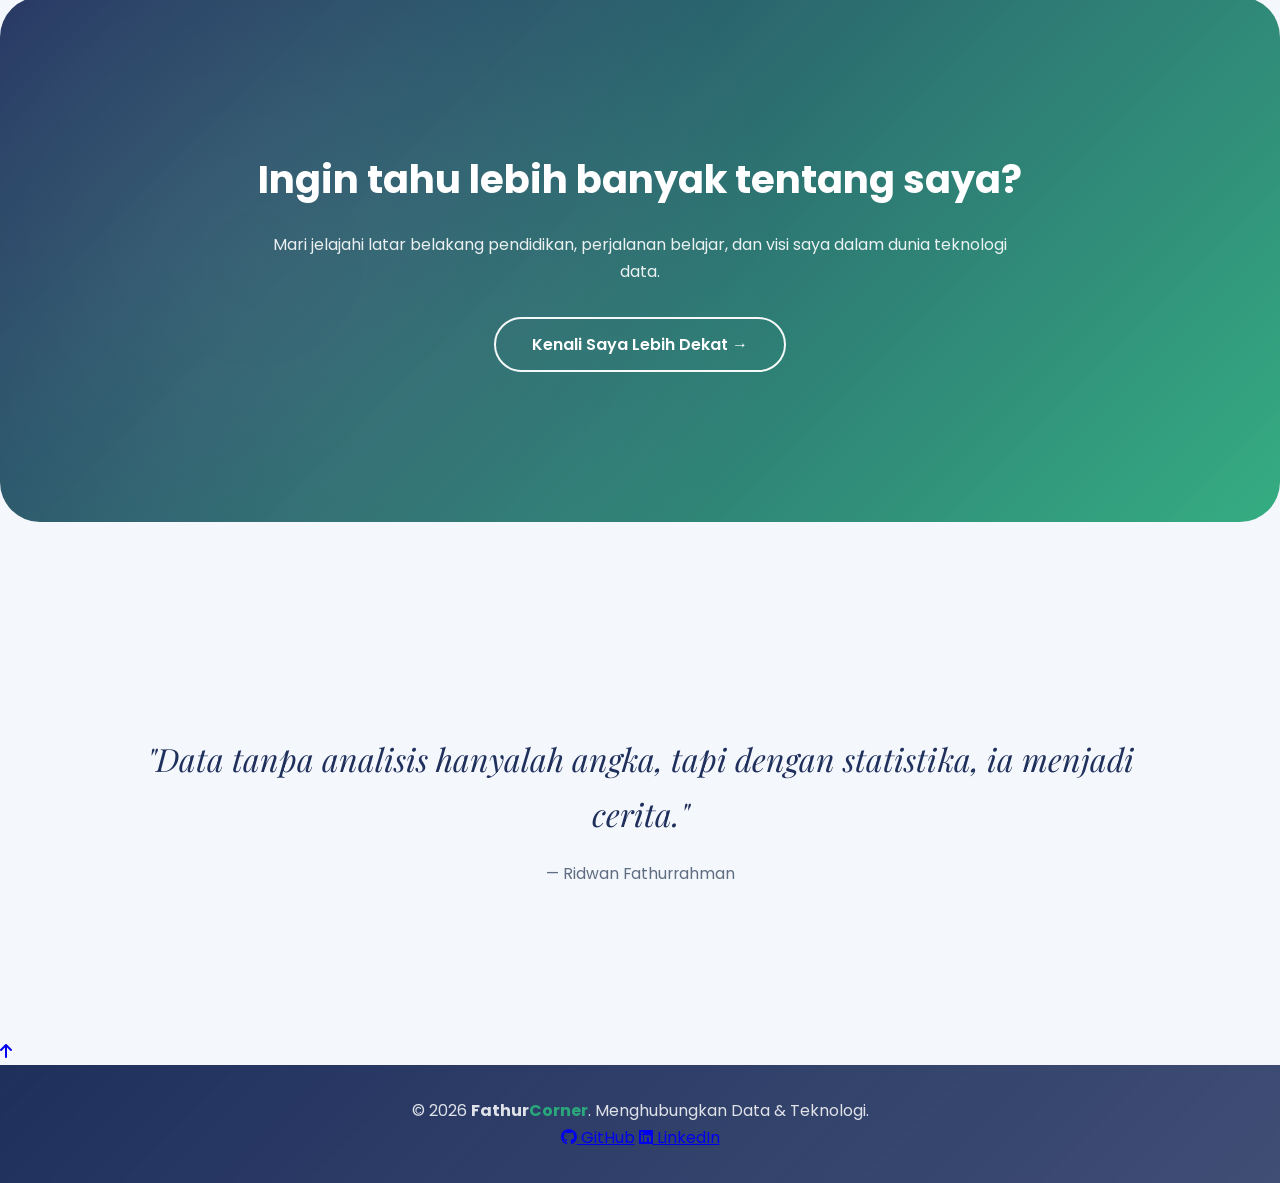
==== commit 3ac2b400: "Enhance index.html with SEO meta tags and features Added meta tags for SEO and improved accessibilit" ====
--- a/index.html
+++ b/index.html
@@ -4,6 +4,19 @@
     <meta charset="UTF-8">
     <meta name="viewport" content="width=device-width, initial-scale=1.0">
     <title>Fathur Corner</title>
+    
+    <meta name="description" content="Portofolio digital Fathur Corner - Mahasiswa Statistika UII yang berdedikasi dalam analisis data, manajemen basis data, dan teknologi web interaktif.">
+    <meta name="keywords" content="Statistika, UII, Portofolio Data, Analisis Data, R Shiny, SQL, Yogyakarta">
+    <meta name="author" content="Ridwan Fathurrahman">
+
+    <meta property="og:title" content="Fathur Corner - Portfolio Digital">
+    <meta property="og:description" content="Portfolio Statistika & Web Enthusiast oleh Ridwan Fathurrahman.">
+    <meta property="og:url" content="https://ridwanfathurrahman64.github.io/my-portofolio">
+    <meta property="og:type" content="website">
+
+    <link rel="icon" href="data:image/svg+xml,<svg xmlns=%22http://www.w3.org/2000/svg%22 viewBox=%220 0 100 100%22><text y=%22.9em%22 font-size=%2290%22>*</text></svg>">
+    
+    <link rel="stylesheet" href="https://cdnjs.cloudflare.com/ajax/libs/font-awesome/6.4.0/css/all.min.css">
     <link rel="stylesheet" href="style_coba.css">
     <link href="https://fonts.googleapis.com/css2?family=Poppins:wght@300;400;600&family=Playfair+Display:wght@700&display=swap" rel="stylesheet">
 </head>
@@ -16,6 +29,7 @@
             <li><a href="about.html">About</a></li>
             <li><a href="contact.html">Contact</a></li>
         </ul>
+        <button class="theme-toggle" id="themeToggle" title="Toggle dark mode"><i class="fas fa-moon"></i></button>
     </nav>
 
     <header class="hero">
@@ -27,11 +41,12 @@
             </p>
             <div class="cta-buttons">
                 <a href="project.html" class="btn-primary">Lihat Case Study</a>
+                <a href="cv-ridwan.pdf" download class="btn-secondary">Unduh CV / Resume</a>
             </div>
             <div class="hero-highlights">
-                <div class="highlight-item"><span>⭐</span><p>Presentasi data modern</p></div>
-                <div class="highlight-item"><span>📈</span><p>Analisis yang bermakna</p></div>
-                <div class="highlight-item"><span>🌐</span><p>Web responsif dan rapi</p></div>
+                <div class="highlight-item"><i class="fas fa-star"></i><p>Presentasi data modern</p></div>
+                <div class="highlight-item"><i class="fas fa-chart-line"></i><p>Analisis yang bermakna</p></div>
+                <div class="highlight-item"><i class="fas fa-globe"></i><p>Web responsif dan rapi</p></div>
             </div>
         </div>
     </header>
@@ -40,17 +55,17 @@
         <h2 class="section-title">Keahlian <span>Utama</span></h2>
         <div class="grid">
             <div class="card">
-                <div class="card-icon">📊</div>
+                <div class="card-icon"><i class="fas fa-chart-bar"></i></div>
                 <h3>Analisis Data</h3>
                 <p>Menyederhanakan data kompleks menjadi informasi yang mudah dipahami menggunakan <strong>R, Excel, dan PSPP</strong>.</p>
             </div>
             <div class="card">
-                <div class="card-icon">🗄️</div>
+                <div class="card-icon"><i class="fas fa-database"></i></div>
                 <h3>Sistem Basis Data</h3>
                 <p>Mengelola dan menyusun database yang efisien menggunakan perintah <strong>SQL & MySQL</strong>.</p>
             </div>
             <div class="card">
-                <div class="card-icon">🌐</div>
+                <div class="card-icon"><i class="fas fa-globe-americas"></i></div>
                 <h3>Visualisasi & Web</h3>
                 <p>Membangun antarmuka interaktif untuk menyajikan hasil analisis melalui <strong>R Shiny & Web Dev</strong>.</p>
             </div>
@@ -62,7 +77,7 @@
             <h2 class="section-title">Featured <span>Case Study</span></h2>
             <div class="featured-card">
                 <div class="featured-image">
-                    <div class="icon-large">📈</div>
+                    <div class="icon-large"><i class="fas fa-arrow-trend-up"></i></div>
                 </div>
                 <div class="featured-content">
                     <span class="tag">Analisis Sosial-Ekonomi</span>
@@ -82,7 +97,7 @@
                     <img src="https://via.placeholder.com/180" alt="Fathur" class="bio-img">
                     <h3>Ridwan Fathurrahman</h3>
                     <p class="bio-title">Statistisi & Web Developer</p>
-                    <p class="bio-location">📍 Yogyakarta, Indonesia</p>
+                    <p class="bio-location"><i class="fas fa-map-pin"></i> Yogyakarta, Indonesia</p>
                 </div>
                 <div class="bio-info">
                     <p class="bio-intro">Mahasiswa Statistika di Universitas Islam Indonesia yang passionate dalam mengubah data mentah menjadi cerita bermakna. Saya menggabungkan keahlian analisis statistik dengan web development untuk menciptakan solusi data visualization yang interaktif dan mudah dipahami.</p>
@@ -120,8 +135,52 @@
         </div>
     </section>
 
+    <a href="#" class="back-to-top"><i class="fas fa-arrow-up"></i></a>
+
     <footer>
-        <p>&copy; 2026 <strong>Fathur<span>Corner</span></strong>. Menghubungkan Data & Teknologi.</p>
+        <div class="footer-content">
+            <p>&copy; 2026 <strong>Fathur<span>Corner</span></strong>. Menghubungkan Data & Teknologi.</p>
+            <div class="social-links">
+                <a href="https://github.com/ridwanfathurrahman64" target="_blank" rel="noopener noreferrer"><i class="fab fa-github"></i> GitHub</a>
+                <a href="https://linkedin.com" target="_blank" rel="noopener noreferrer"><i class="fab fa-linkedin"></i> LinkedIn</a>
+            </div>
+        </div>
     </footer>
+
+    <script>
+        // ===== DARK MODE TOGGLE =====
+        const themeToggle = document.getElementById('themeToggle');
+        const html = document.documentElement;
+        
+        // Load theme preference
+        const savedTheme = localStorage.getItem('theme') || 'light';
+        document.body.classList.toggle('dark-mode', savedTheme === 'dark');
+        themeToggle.innerHTML = savedTheme === 'dark' ? '<i class="fas fa-sun"></i>' : '<i class="fas fa-moon"></i>';
+        
+        themeToggle.addEventListener('click', () => {
+            document.body.classList.toggle('dark-mode');
+            const isDark = document.body.classList.contains('dark-mode');
+            localStorage.setItem('theme', isDark ? 'dark' : 'light');
+            themeToggle.innerHTML = isDark ? '<i class="fas fa-sun"></i>' : '<i class="fas fa-moon"></i>';
+        });
+
+        // ===== BACK TO TOP BUTTON =====
+        const backToTopBtn = document.querySelector('.back-to-top');
+        
+        window.addEventListener('scroll', () => {
+            if (window.scrollY > 300) {
+                backToTopBtn.classList.add('show');
+            } else {
+                backToTopBtn.classList.remove('show');
+            }
+        });
+        
+        backToTopBtn.addEventListener('click', (e) => {
+            e.preventDefault();
+            window.scrollTo({ top: 0, behavior: 'smooth' });
+        });
+
+
+    </script>
 </body>
 </html>
--- a/style_coba.css
+++ b/style_coba.css
@@ -1,10 +1,47 @@
 /* Pengaturan Variabel */
 :root {
-    --primary-blue: #1a3a5f;
-    --emerald-green: #27ae60;
-    --dark-navy: #0d1b2a;
-    --white: #ffffff;
-    --text-muted: rgba(255, 255, 255, 0.85);
+    --background: #f4f7fb;
+    --surface: #ffffff;
+    --primary: #1f305d;
+    --secondary: #2aa87b;
+    --accent: #f28b3f;
+    --muted: #5f6d82;
+    --text: #1b2438;
+    --text-light: #f8fafc;
+    --shadow: rgba(24, 39, 77, 0.12);
+}
+
+/* Keyframe Animations */
+@keyframes fadeInUp {
+    from {
+        opacity: 0;
+        transform: translateY(30px);
+    }
+    to {
+        opacity: 1;
+        transform: translateY(0);
+    }
+}
+
+@keyframes slideInRight {
+    from {
+        opacity: 0;
+        transform: translateX(-30px);
+    }
+    to {
+        opacity: 1;
+        transform: translateX(0);
+    }
+}
+
+@keyframes pulse {
+    0%, 100% { opacity: 1; }
+    50% { opacity: 0.8; }
+}
+
+@keyframes float {
+    0%, 100% { transform: translateY(0px); }
+    50% { transform: translateY(-10px); }
 }
 
 /* Reset Standar */
@@ -14,195 +51,960 @@
     box-sizing: border-box;
 }
 
+html {
+    scroll-behavior: smooth;
+}
+
 body {
     font-family: 'Poppins', sans-serif;
-    background-color: var(--white);
-    color: #333;
-    line-height: 1.6;
-    overflow-x: hidden; /* Mencegah scroll samping di HP */
-}
-
-span { color: var(--emerald-green); }
+    background-color: var(--background);
+    color: var(--text);
+    line-height: 1.7;
+    overflow-x: hidden;
+}
+
+body::before {
+    content: '';
+    position: fixed;
+    inset: 0;
+    background: radial-gradient(circle at top left, rgba(42,168,123,0.16), transparent 28%),
+                radial-gradient(circle at bottom right, rgba(242,139,63,0.14), transparent 25%);
+    pointer-events: none;
+    z-index: -1;
+}
+
+span { color: var(--secondary); }
 
 /* Navigasi Utama */
 .navbar {
     display: flex;
     justify-content: space-between;
-    align-items: center; /* Menjaga logo dan menu tetap satu garis lurus secara vertikal */
-    padding: 1.2rem 10%;
-    background: #2c3e50; 
+    align-items: center;
+    padding: 1rem 8%;
+    background: rgba(255,255,255,0.95);
+    backdrop-filter: blur(16px);
     position: sticky;
     top: 0;
     z-index: 100;
-}
-
-/* Kunci utama agar tidak seperti tangga */
+    box-shadow: 0 15px 40px rgba(31,48,93,0.12);
+}
+
 .nav-links {
-    display: flex;         /* Mengubah list menjadi baris */
-    list-style: none;      /* Menghilangkan titik bullet */
+    display: flex;
+    list-style: none;
     margin: 0;
     padding: 0;
-    align-items: center;   /* Menjajar teks di tengah */
+    align-items: center;
 }
 
 .nav-links li {
-    margin-left: 25px;     /* Memberi jarak antar menu */
-    display: inline-block; /* Memastikan elemen tetap dalam satu baris */
+    margin-left: 32px;
 }
 
 .nav-links a {
     text-decoration: none;
-    color: #ecf0f1;
-    font-weight: 400;
-    transition: 0.3s;
+    color: var(--text);
+    font-weight: 500;
+    transition: all 0.3s ease;
+    position: relative;
+}
+
+.nav-links a::after {
+    content: '';
+    position: absolute;
+    bottom: -4px;
+    left: 0;
+    width: 0;
+    height: 2px;
+    background: var(--secondary);
+    transition: width 0.3s ease;
+}
+
+.nav-links a:hover::after,
+.nav-links a.active::after {
+    width: 100%;
+}
+
+.nav-links a:hover,
+.nav-links a.active {
+    color: var(--secondary);
 }
 
 .logo {
     font-family: 'Playfair Display', serif;
-    font-size: 1.5rem;
-    color: white;
+    font-size: 1.8rem;
+    color: var(--primary);
     font-weight: 700;
-    white-space: nowrap; /* Mencegah logo terlipat */
-}
-
-.nav-links a:hover, .nav-links a.active {
-    color: var(--emerald-green);
-}
-
-/* --- HERO SECTION RESPONSIVE --- */
+    letter-spacing: -0.03em;
+    white-space: nowrap;
+    background: linear-gradient(135deg, var(--primary), var(--secondary));
+    -webkit-background-clip: text;
+    -webkit-text-fill-color: transparent;
+    background-clip: text;
+}
+
+.logo span {
+    color: var(--secondary);
+}
+
+/* Hero Section */
 .hero {
-    min-height: 75vh;
-    background: linear-gradient(135deg, var(--primary-blue) 0%, #2ecc71 100%);
+    min-height: 85vh;
     display: flex;
+    align-items: center;
     justify-content: center;
-    align-items: center;
     text-align: center;
-    color: white;
-    padding: 40px 20px;
-}
-
-.hero-content { max-width: 850px; }
+    padding: 6rem 1.5rem;
+    background: linear-gradient(155deg, rgba(31,48,93,0.98) 0%, rgba(42,168,123,0.95) 50%, rgba(242,139,63,0.08) 100%);
+    position: relative;
+    overflow: hidden;
+    color: var(--text-light);
+}
+
+.hero::before {
+    content: '';
+    position: absolute;
+    inset: 0;
+    background: 
+        radial-gradient(circle at top 20% right 15%, rgba(255,255,255,0.2), transparent 24%),
+        radial-gradient(circle at bottom 25% left 20%, rgba(255,255,255,0.1), transparent 18%);
+    pointer-events: none;
+    animation: pulse 8s ease-in-out infinite;
+}
+
+.hero::after {
+    content: '';
+    position: absolute;
+    inset: 0;
+    background: url('data:image/svg+xml,<svg xmlns="http://www.w3.org/2000/svg" viewBox="0 0 1200 120"><path d="M 0,50 Q 300,10 600,50 T 1200,50 L 1200,120 L 0,120 Z" fill="rgba(255,255,255,0.05)"/></svg>');
+    background-size: 600px 120px;
+    animation: slide 20s linear infinite;
+}
+
+@keyframes slide {
+    0% { transform: translateX(0); }
+    100% { transform: translateX(600px); }
+}
+
+.hero-content {
+    position: relative;
+    max-width: 900px;
+    z-index: 1;
+    animation: fadeInUp 0.8s ease-out;
+}
 
 .hero-subtitle {
     text-transform: uppercase;
-    letter-spacing: 2px;
+    letter-spacing: 0.3em;
     font-size: 0.9rem;
-    margin-bottom: 10px;
-    color: var(--text-muted);
+    margin-bottom: 1rem;
+    color: rgba(248,250,252,0.95);
+    animation: slideInRight 0.8s ease-out 0.2s both;
 }
 
 .hero h1 {
     font-family: 'Playfair Display', serif;
-    font-size: clamp(2rem, 5vw, 3.5rem); /* Font adaptif otomatis */
-    line-height: 1.2;
-    margin-bottom: 20px;
+    font-size: clamp(2.4rem, 5vw, 4.2rem);
+    line-height: 1.1;
+    margin-bottom: 1.5rem;
+    animation: fadeInUp 0.8s ease-out 0.3s both;
 }
 
 .hero h1 span {
-    color: white;
-    border-bottom: 4px solid var(--emerald-green);
-}
-
-/* --- TOMBOL --- */
+    color: var(--secondary);
+    display: inline-block;
+}
+
+.hero-description {
+    max-width: 720px;
+    margin: 0 auto 2.5rem;
+    color: rgba(248,250,252,0.92);
+    font-size: 1.1rem;
+    line-height: 1.8;
+    animation: fadeInUp 0.8s ease-out 0.4s both;
+}
+
+.cta-buttons {
+    display: inline-flex;
+    gap: 1.5rem;
+    flex-wrap: wrap;
+    justify-content: center;
+    margin-bottom: 3rem;
+    animation: fadeInUp 0.8s ease-out 0.5s both;
+}
+
+.hero-highlights {
+    display: grid;
+    grid-template-columns: repeat(3, minmax(0, 1fr));
+    gap: 1.2rem;
+    margin: 0 auto;
+    max-width: 820px;
+}
+
+.highlight-item {
+    background: rgba(255,255,255,0.12);
+    border: 1px solid rgba(255,255,255,0.2);
+    border-radius: 20px;
+    padding: 20px 24px;
+    display: flex;
+    align-items: center;
+    gap: 1rem;
+    justify-content: center;
+    color: #f5f7fb;
+    transition: all 0.3s ease;
+    animation: fadeInUp 0.8s ease-out both;
+    backdrop-filter: blur(8px);
+}
+
+.highlight-item:nth-child(1) { animation-delay: 0.6s; }
+.highlight-item:nth-child(2) { animation-delay: 0.7s; }
+.highlight-item:nth-child(3) { animation-delay: 0.8s; }
+
+.highlight-item:hover {
+    background: rgba(255,255,255,0.18);
+    border-color: rgba(255,255,255,0.3);
+    transform: translateY(-5px);
+}
+
+.highlight-item span {
+    font-size: 1.6rem;
+    animation: float 3s ease-in-out infinite;
+}
+
+.highlight-item p {
+    margin: 0;
+    font-size: 0.98rem;
+    font-weight: 600;
+}
+
+/* Button styles */
 .btn-primary {
     display: inline-block;
-    padding: 14px 35px;
-    background-color: var(--emerald-green);
+    padding: 14px 42px;
+    background: linear-gradient(135deg, var(--secondary) 0%, #1f9b76 100%);
     color: white;
     text-decoration: none;
     border-radius: 50px;
     font-weight: 600;
-    transition: 0.3s;
-    box-shadow: 0 5px 15px rgba(39, 174, 96, 0.3);
-}
-
-.btn-primary:hover { transform: translateY(-3px); background: #219150; }
+    transition: all 0.3s cubic-bezier(0.34, 1.56, 0.64, 1);
+    box-shadow: 0 20px 40px rgba(42,168,123,0.22);
+    border: none;
+    cursor: pointer;
+    position: relative;
+    overflow: hidden;
+}
+
+.btn-primary::before {
+    content: '';
+    position: absolute;
+    inset: 0;
+    background: linear-gradient(135deg, #1f9b76 0%, var(--secondary) 100%);
+    opacity: 0;
+    transition: opacity 0.3s ease;
+    z-index: -1;
+}
+
+.btn-primary:hover {
+    transform: translateY(-4px);
+    box-shadow: 0 28px 50px rgba(42,168,123,0.3);
+}
+
+.btn-primary:active {
+    transform: translateY(-2px);
+}
+
+.btn-primary.small {
+    padding: 12px 32px;
+    font-size: 0.95rem;
+}
 
 .btn-outline {
     display: inline-block;
-    padding: 12px 30px;
-    border: 2px solid white;
+    padding: 12px 36px;
+    border: 2px solid rgba(255,255,255,0.95);
     color: white;
     text-decoration: none;
     border-radius: 50px;
-    transition: 0.3s;
-}
-
-.btn-outline:hover { background: white; color: var(--primary-blue); }
-
-/* --- KONTEN & GRID --- */
+    transition: all 0.3s ease;
+    font-weight: 600;
+    background: transparent;
+    cursor: pointer;
+}
+
+.btn-outline:hover {
+    background: rgba(255,255,255,0.15);
+    border-color: white;
+    transform: translateY(-3px);
+}
+
+/* Konten & Tata Letak */
 .container {
     max-width: 1100px;
     margin: 0 auto;
-    padding: 60px 20px;
+    padding: 70px 20px;
+}
+
+.page-header {
+    text-align: center;
+    max-width: 760px;
+    margin: 0 auto 50px;
+    animation: fadeInUp 0.6s ease-out;
+}
+
+.page-header .section-intro {
+    margin-top: 18px;
+    color: #5f6d82;
+    font-size: 1.05rem;
+    line-height: 1.8;
 }
 
 .section-title {
     text-align: center;
     font-family: 'Playfair Display', serif;
-    font-size: clamp(1.8rem, 4vw, 2.5rem);
-    margin-bottom: 40px;
-    color: var(--primary-blue);
+    font-size: clamp(1.9rem, 4vw, 2.8rem);
+    margin-bottom: 32px;
+    color: var(--primary);
+}
+
+.section-title span {
+    color: var(--secondary);
+}
+
+.section-subtitle {
+    margin-top: 18px;
+    margin-bottom: 14px;
+    font-weight: 600;
+    color: var(--primary);
 }
 
 .grid {
     display: grid;
     grid-template-columns: repeat(auto-fit, minmax(280px, 1fr));
-    gap: 25px;
+    gap: 28px;
 }
 
 .card {
+    background: var(--surface);
+    padding: 36px;
+    border-radius: 28px;
+    box-shadow: 0 10px 35px rgba(31,48,93,0.08);
+    text-align: center;
+    border-top: 4px solid var(--secondary);
+    transition: all 0.4s cubic-bezier(0.34, 1.56, 0.64, 1);
+    animation: fadeInUp 0.6s ease-out both;
+    position: relative;
+}
+
+.card:nth-child(1) { animation-delay: 0.1s; }
+.card:nth-child(2) { animation-delay: 0.2s; }
+.card:nth-child(3) { animation-delay: 0.3s; }
+.card:nth-child(4) { animation-delay: 0.4s; }
+
+.card::before {
+    content: '';
+    position: absolute;
+    inset: 0;
+    border-radius: 28px;
+    background: linear-gradient(135deg, rgba(42,168,123,0.08), transparent);
+    opacity: 0;
+    transition: opacity 0.4s ease;
+}
+
+.card:hover {
+    transform: translateY(-12px);
+    box-shadow: 0 25px 60px rgba(31,48,93,0.15);
+}
+
+.card:hover::before {
+    opacity: 1;
+}
+
+.card-icon {
+    font-size: 2.4rem;
+    margin-bottom: 20px;
+    display: inline-block;
+    animation: float 3s ease-in-out infinite;
+}
+
+.card h3 {
+    margin-bottom: 16px;
+    font-size: 1.35rem;
+    color: var(--primary);
+}
+
+.card p {
+    color: #5f6d82;
+    line-height: 1.8;
+}
+
+.featured-section {
+    background: linear-gradient(135deg, #f0f9f6 0%, #f5f1ea 100%);
+    border-radius: 40px;
+    margin: 60px -20px;
+    padding: 60px 20px;
+}
+
+.featured-card {
+    display: grid;
+    grid-template-columns: minmax(320px, 1fr) 1.3fr;
+    align-items: center;
+    gap: 0;
     background: white;
-    padding: 35px;
-    border-radius: 15px;
-    box-shadow: 0 8px 25px rgba(0,0,0,0.05);
+    border-radius: 32px;
+    overflow: hidden;
+    box-shadow: 0 30px 70px rgba(31,48,93,0.12);
+    animation: fadeInUp 0.7s ease-out;
+}
+
+.featured-image,
+.featured-content {
+    padding: 50px;
+}
+
+.featured-image {
+    background: linear-gradient(145deg, rgba(31,48,93,0.95), rgba(42,168,123,0.95));
+    color: white;
+    display: grid;
+    place-items: center;
+    min-height: 320px;
+    position: relative;
+    overflow: hidden;
+}
+
+.featured-image::before {
+    content: '';
+    position: absolute;
+    inset: 0;
+    background: radial-gradient(circle at center, rgba(255,255,255,0.1), transparent);
+    animation: pulse 4s ease-in-out infinite;
+}
+
+.featured-image .icon-large {
+    font-size: 5rem;
+    position: relative;
+    z-index: 1;
+    animation: float 4s ease-in-out infinite;
+}
+
+.featured-content {
+    display: flex;
+    flex-direction: column;
+    gap: 24px;
+}
+
+.tag {
+    display: inline-flex;
+    padding: 10px 18px;
+    border-radius: 50px;
+    background: linear-gradient(135deg, rgba(42,168,123,0.15), rgba(242,139,63,0.08));
+    color: var(--secondary);
+    font-size: 0.95rem;
+    font-weight: 700;
+    width: fit-content;
+    border: 1px solid rgba(42,168,123,0.2);
+}
+
+.featured-content h3 {
+    color: var(--primary);
+    font-size: clamp(1.7rem, 2.2vw, 2rem);
+    margin: 0;
+}
+
+.featured-content p {
+    color: #5f6d82;
+    line-height: 1.9;
+    max-width: 680px;
+}
+
+.bio-section {
+    background: linear-gradient(135deg, rgba(42,168,123,0.08) 0%, rgba(242,139,63,0.05) 100%);
+    border-radius: 40px;
+    margin: 60px -20px;
+    padding: 70px 20px;
+    animation: fadeInUp 0.7s ease-out;
+}
+
+.bio-grid {
+    display: grid;
+    grid-template-columns: minmax(280px, 320px) 1fr;
+    gap: 40px;
+    align-items: center;
+}
+
+.bio-card {
+    background: white;
+    padding: 36px;
+    border-radius: 32px;
+    box-shadow: 0 15px 45px rgba(31,48,93,0.1);
     text-align: center;
-    border-top: 5px solid var(--emerald-green);
-    transition: 0.3s;
-}
-
-.card:hover { transform: translateY(-8px); }
-
-/* --- FEATURED SECTION --- */
-.featured-section { background: #f0f7f4; }
-
-.featured-card {
+    animation: fadeInUp 0.6s ease-out;
+}
+
+.bio-img {
+    width: 180px;
+    height: 180px;
+    object-fit: cover;
+    border-radius: 25px;
+    border: 5px solid rgba(42,168,123,0.15);
+    margin: 0 auto 24px;
+    display: block;
+    transition: all 0.4s ease;
+}
+
+.bio-card:hover .bio-img {
+    transform: scale(1.08);
+    border-color: var(--secondary);
+    box-shadow: 0 10px 30px rgba(42,168,123,0.15);
+}
+
+.bio-card h3 {
+    font-size: 1.5rem;
+    color: var(--primary);
+    margin-bottom: 8px;
+}
+
+.bio-title {
+    color: var(--secondary);
+    font-weight: 700;
+    margin: 0 0 12px;
+}
+
+.bio-location {
+    color: #5f6d82;
+    font-size: 0.95rem;
+    margin: 0;
+}
+
+.bio-info {
+    animation: slideInRight 0.6s ease-out;
+}
+
+.bio-intro {
+    font-size: 1.05rem;
+    line-height: 1.9;
+    color: #4b5563;
+    margin-bottom: 32px;
+}
+
+.bio-stats {
+    display: grid;
+    grid-template-columns: repeat(3, 1fr);
+    gap: 20px;
+}
+
+.stat-item {
+    background: white;
+    padding: 24px;
+    border-radius: 20px;
+    text-align: center;
+    border: 2px solid rgba(42,168,123,0.12);
+    transition: all 0.3s ease;
+    cursor: default;
+}
+
+.stat-item:hover {
+    border-color: var(--secondary);
+    box-shadow: 0 10px 30px rgba(42,168,123,0.15);
+    transform: translateY(-5px);
+}
+
+.stat-number {
+    display: block;
+    font-size: 2rem;
+    font-weight: 800;
+    color: var(--secondary);
+    margin-bottom: 8px;
+}
+
+.stat-label {
+    display: block;
+    font-size: 0.9rem;
+    color: #5f6d82;
+    font-weight: 600;
+}
+
+.about-teaser {
+    background: linear-gradient(135deg, rgba(31,48,93,0.98) 0%, rgba(42,168,123,0.95) 100%);
+    color: white;
+    text-align: center;
+    padding: 80px 40px;
+    border-radius: 40px;
+    margin: 60px 0;
+    position: relative;
+    overflow: hidden;
+    animation: fadeInUp 0.7s ease-out;
+}
+
+.about-teaser::before {
+    content: '';
+    position: absolute;
+    inset: 0;
+    background: radial-gradient(circle at 20% 50%, rgba(255,255,255,0.08), transparent 50%);
+    pointer-events: none;
+}
+
+.about-teaser h2 {
+    font-size: clamp(1.85rem, 3vw, 2.6rem);
+    margin-bottom: 18px;
+    position: relative;
+    z-index: 1;
+}
+
+.about-teaser p {
+    max-width: 760px;
+    margin: 0 auto 32px;
+    color: rgba(255,255,255,0.9);
+    position: relative;
+    z-index: 1;
+}
+
+.about-grid {
+    display: grid;
+    grid-template-columns: minmax(280px, 360px) 1fr;
+    gap: 40px;
+    align-items: start;
+}
+
+.profile-card {
+    background: var(--surface);
+    padding: 36px;
+    border-radius: 32px;
+    box-shadow: 0 20px 50px rgba(31,48,93,0.1);
+    text-align: center;
+    animation: fadeInUp 0.6s ease-out;
+    position: relative;
+}
+
+.profile-card::before {
+    content: '';
+    position: absolute;
+    top: 0;
+    left: 0;
+    right: 0;
+    height: 4px;
+    background: linear-gradient(90deg, var(--secondary), var(--accent));
+    border-radius: 32px 32px 0 0;
+}
+
+.profile-img {
+    width: 200px;
+    height: 200px;
+    object-fit: cover;
+    border-radius: 28px;
+    border: 6px solid rgba(42,168,123,0.15);
+    margin-bottom: 28px;
+    transition: all 0.4s ease;
+}
+
+.profile-card:hover .profile-img {
+    transform: scale(1.05);
+    border-color: var(--secondary);
+}
+
+.profile-card h3 {
+    margin-bottom: 12px;
+    color: var(--primary);
+}
+
+.profile-role {
+    margin: 0;
+    color: var(--secondary);
+    font-weight: 700;
+}
+
+.profile-meta {
+    margin-top: 24px;
+    color: #5f6d82;
+    font-size: 0.95rem;
+}
+
+.about-text {
+    animation: slideInRight 0.6s ease-out;
+}
+
+.about-text p {
+    color: #4b5563;
+    line-height: 1.9;
+    margin-bottom: 20px;
+}
+
+.about-text h3 {
+    margin-top: 36px;
+    margin-bottom: 18px;
+    color: var(--primary);
+}
+
+.education-box {
+    background: linear-gradient(135deg, #f6f9ff 0%, #f8fbfd 100%);
+    border: 1px solid rgba(42,168,123,0.15);
+    border-radius: 20px;
+    padding: 28px;
+    margin-bottom: 24px;
+    transition: all 0.3s ease;
+}
+
+.education-box:hover {
+    border-color: var(--secondary);
+    box-shadow: 0 10px 30px rgba(42,168,123,0.1);
+}
+
+.education-box h4 {
+    margin: 0 0 10px;
+    color: #1f305d;
+}
+
+.education-box p {
+    margin: 0;
+    color: #5f6d82;
+}
+
+.skill-container {
     display: flex;
-    flex-wrap: wrap; /* Agar elemen turun di HP */
+    flex-wrap: wrap;
+    gap: 12px;
+}
+
+.skill-tag {
+    display: inline-flex;
+    padding: 12px 20px;
+    border-radius: 50px;
+    background: linear-gradient(135deg, rgba(42,168,123,0.12), rgba(42,168,123,0.06));
+    color: var(--primary);
+    font-size: 0.92rem;
+    font-weight: 700;
+    border: 1px solid rgba(42,168,123,0.2);
+    transition: all 0.3s ease;
+    cursor: default;
+}
+
+.skill-tag:hover {
+    background: linear-gradient(135deg, rgba(42,168,123,0.2), rgba(42,168,123,0.12));
+    transform: translateY(-3px);
+}
+
+.contact-card {
+    background: linear-gradient(135deg, #ffffff 0%, #f8fbfd 100%);
+    padding: 48px;
+    border-radius: 32px;
+    box-shadow: 0 25px 60px rgba(31,48,93,0.1);
+    max-width: 660px;
+    margin: 0 auto;
+    border: 1px solid rgba(42,168,123,0.1);
+    animation: fadeInUp 0.7s ease-out;
+}
+
+.contact-form {
+    display: grid;
+    gap: 26px;
+}
+
+.form-field {
+    display: grid;
+    gap: 12px;
+}
+
+.form-field label {
+    font-weight: 700;
+    color: var(--primary);
+    font-size: 1rem;
+}
+
+.form-field input,
+.form-field textarea {
+    width: 100%;
+    border: 2px solid #dbe4ef;
+    border-radius: 20px;
+    padding: 18px 22px;
+    font-family: 'Poppins', sans-serif;
+    font-size: 1rem;
+    color: var(--text);
+    background: #fbfdff;
+    transition: all 0.3s ease;
+}
+
+.form-field input:focus,
+.form-field textarea:focus {
+    outline: none;
+    border-color: var(--secondary);
+    box-shadow: 0 0 0 5px rgba(42,168,123,0.12);
     background: white;
-    border-radius: 20px;
+}
+
+.contact-form button {
+    justify-self: start;
+    min-width: 180px;
+}
+
+.social-section {
+    margin-top: 80px;
+    padding-top: 80px;
+    border-top: 2px solid rgba(42,168,123,0.1);
+    animation: fadeInUp 0.7s ease-out;
+}
+
+.social-grid {
+    display: grid;
+    grid-template-columns: repeat(auto-fit, minmax(220px, 1fr));
+    gap: 24px;
+    margin-top: 50px;
+}
+
+.social-card {
+    display: flex;
+    flex-direction: column;
+    align-items: center;
+    justify-content: center;
+    padding: 40px;
+    background: linear-gradient(135deg, white 0%, rgba(42,168,123,0.05) 100%);
+    border: 2px solid rgba(42,168,123,0.15);
+    border-radius: 28px;
+    text-decoration: none;
+    color: inherit;
+    transition: all 0.3s cubic-bezier(0.34, 1.56, 0.64, 1);
+    text-align: center;
+    cursor: pointer;
+    position: relative;
     overflow: hidden;
-    box-shadow: 0 10px 30px rgba(0,0,0,0.08);
-}
-
-.featured-image, .featured-content {
-    flex: 1 1 350px;
-    padding: 45px;
-}
-
-.featured-image { background: var(--primary-blue); color: white; text-align: center; font-size: 5rem; }
-
-/* --- ABOUT TEASER & QUOTE --- */
-.about-teaser { background: var(--primary-blue); color: white; text-align: center; padding: 80px 20px; }
-.quote-section { text-align: center; padding: 80px 20px; }
-.quote-text { font-family: 'Playfair Display', serif; font-size: 1.6rem; color: var(--primary-blue); }
-
-/* --- FOOTER --- */
-footer { background: var(--dark-navy); color: white; text-align: center; padding: 40px 0; }
+}
+
+.social-card::before {
+    content: '';
+    position: absolute;
+    inset: 0;
+    background: linear-gradient(135deg, rgba(42,168,123,0.08), rgba(242,139,63,0.08));
+    opacity: 0;
+    transition: opacity 0.3s ease;
+    z-index: -1;
+}
+
+.social-card:hover {
+    border-color: var(--secondary);
+    transform: translateY(-12px);
+    box-shadow: 0 20px 50px rgba(42,168,123,0.15);
+}
+
+.social-card:hover::before {
+    opacity: 1;
+}
+
+.social-icon {
+    font-size: 3.5rem;
+    margin-bottom: 16px;
+    display: block;
+    animation: float 3s ease-in-out infinite;
+}
+
+.social-card:hover .social-icon {
+    animation: bounce 0.6s ease-in-out;
+}
+
+@keyframes bounce {
+    0%, 100% { transform: translateY(0); }
+    25% { transform: translateY(-12px); }
+    50% { transform: translateY(0); }
+    75% { transform: translateY(-6px); }
+}
+
+.social-card h3 {
+    font-size: 1.3rem;
+    color: var(--primary);
+    margin-bottom: 8px;
+}
+
+.social-card p {
+    font-size: 0.9rem;
+    color: #5f6d82;
+    margin: 0;
+}
+
+.quote-section {
+    text-align: center;
+    padding: 80px 20px;
+    animation: fadeInUp 0.7s ease-out;
+}
+
+.quote-text {
+    font-family: 'Playfair Display', serif;
+    font-size: clamp(1.5rem, 3vw, 2rem);
+    color: var(--primary);
+    margin-bottom: 20px;
+    display: block;
+}
+
+.quote-author {
+    color: var(--muted);
+    font-size: 0.98rem;
+}
+
+footer {
+    background: linear-gradient(135deg, var(--primary) 0%, rgba(31,48,93,0.85) 100%);
+    color: white;
+    text-align: center;
+    padding: 32px 20px;
+}
+
+footer p {
+    margin: 0;
+    color: rgba(255,255,255,0.85);
+}
+
+@media (max-width: 1024px) {
+    .featured-card {
+        grid-template-columns: 1fr;
+    }
+
+    .about-grid {
+        grid-template-columns: 1fr;
+    }
+
+    .bio-grid {
+        grid-template-columns: 1fr;
+    }
+}
 
 @media (max-width: 768px) {
     .navbar {
-        flex-direction: column; /* Logo di atas, menu di bawah */
-        padding: 1rem;
+        flex-direction: column;
+        padding: 1rem 1.5rem;
     }
 
     .nav-links {
-        margin-top: 15px;      /* Jarak antara logo dan menu di HP */
-        flex-wrap: wrap;       /* Agar menu tidak keluar layar jika terlalu panjang */
+        margin-top: 16px;
+        flex-wrap: wrap;
         justify-content: center;
     }
 
     .nav-links li {
-        margin: 5px 10px;      /* Jarak menu yang lebih rapat untuk layar kecil */
-    }
-}
+        margin: 10px 12px;
+    }
+
+    .hero {
+        padding: 5rem 1.2rem;
+        min-height: 70vh;
+    }
+
+    .hero-highlights {
+        grid-template-columns: 1fr;
+    }
+
+    .featured-image,
+    .featured-content {
+        padding: 32px;
+    }
+
+    .about-teaser {
+        padding: 60px 30px;
+    }
+
+    .contact-card {
+        padding: 32px;
+    }
+
+    .bio-stats {
+        grid-template-columns: 1fr;
+    }
+
+    .social-grid {
+        grid-template-columns: repeat(2, 1fr);
+    }
+}
